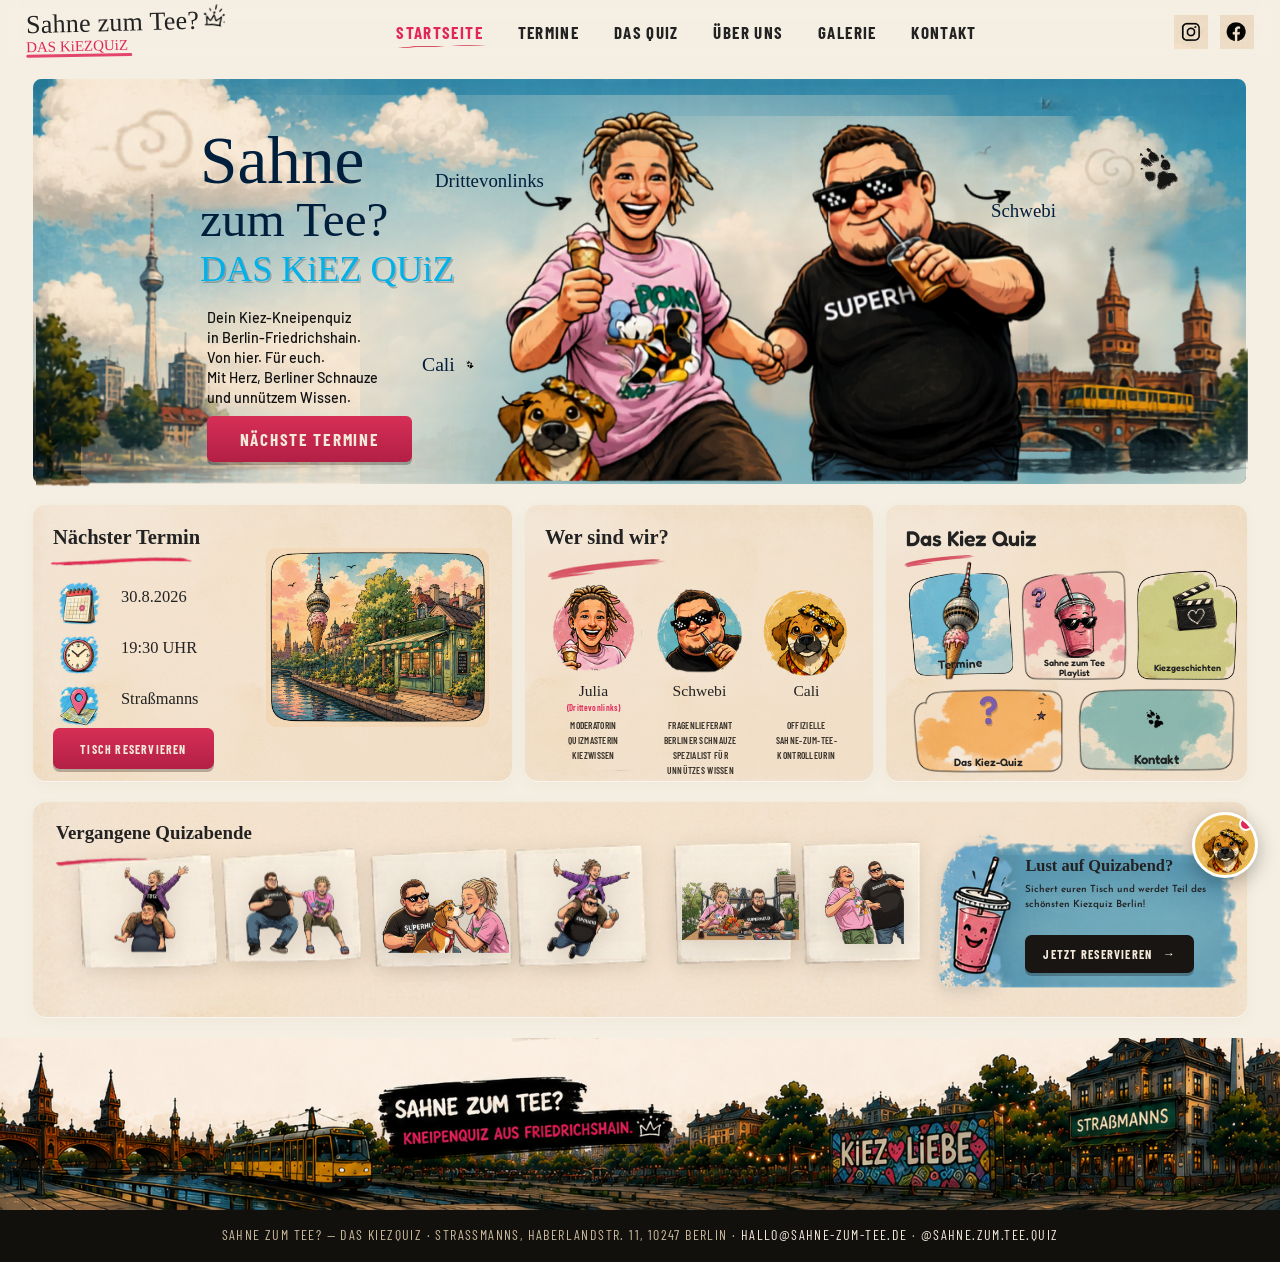
==== index.html @ b61dd580 "fix(runde4): nichts mehr abgeschnitten — native Karten, saubere Footer, Galerie-Lightbox, volle Head" ====
<!DOCTYPE html>
<html lang="de">
<head>
<meta charset="UTF-8">
<meta name="viewport" content="width=device-width, initial-scale=1.0">
<title>Sahne zum Tee? – Kneipenquiz in Berlin-Friedrichshain</title>
<meta name="description" content="Das Kiez-Kneipenquiz aus Friedrichshain – alle zwei Wochen samstags im Straßmanns. Mit Herz, Berliner Schnauze und unnützem Wissen. Jetzt Tisch sichern!">
<!-- SEO -->
<link rel="canonical" href="https://itisrob.github.io/sahne-zum-tee-website/">
<meta name="robots" content="index, follow, max-image-preview:large">
<meta name="author" content="Sahne zum Tee? – Das Kiez Quiz">
<meta name="theme-color" content="#E1275A">
<link rel="apple-touch-icon" href="assets/apple-touch-icon.png">
<!-- Open Graph -->
<meta property="og:type" content="website">
<meta property="og:site_name" content="Sahne zum Tee? – Das Kiez Quiz">
<meta property="og:locale" content="de_DE">
<meta property="og:url" content="https://itisrob.github.io/sahne-zum-tee-website/">
<meta property="og:title" content="Sahne zum Tee? – Das Kiez Quiz aus Friedrichshain">
<meta property="og:description" content="Dein Kneipenquiz in Berlin-Friedrichshain: alle zwei Wochen samstags im Straßmanns. Mit Herz, Berliner Schnauze und unnützem Wissen.">
<meta property="og:image" content="https://itisrob.github.io/sahne-zum-tee-website/assets/img/og/og-cover.jpg">
<meta property="og:image:secure_url" content="https://itisrob.github.io/sahne-zum-tee-website/assets/img/og/og-cover.jpg">
<meta property="og:image:type" content="image/jpeg">
<meta property="og:image:width" content="1200">
<meta property="og:image:height" content="630">
<meta property="og:image:alt" content="Sahne zum Tee? – Das Kiez Quiz aus Friedrichshain">
<!-- Twitter / Social-Suchergebnis -->
<meta name="twitter:card" content="summary_large_image">
<meta name="twitter:title" content="Sahne zum Tee? – Das Kiez Quiz aus Friedrichshain">
<meta name="twitter:description" content="Dein Kneipenquiz in Berlin-Friedrichshain: alle zwei Wochen samstags im Straßmanns. Mit Herz, Berliner Schnauze und unnützem Wissen.">
<meta name="twitter:image" content="https://itisrob.github.io/sahne-zum-tee-website/assets/img/og/og-cover.jpg">
<meta name="twitter:image:alt" content="Sahne zum Tee? – Das Kiez Quiz aus Friedrichshain">
<!-- Strukturierte Daten -->
<script type="application/ld+json">
{
  "@context": "https://schema.org",
  "@graph": [
    {
      "@type": "WebSite",
      "@id": "https://itisrob.github.io/sahne-zum-tee-website/#website",
      "url": "https://itisrob.github.io/sahne-zum-tee-website/",
      "name": "Sahne zum Tee? – Das Kiez Quiz",
      "inLanguage": "de-DE",
      "publisher": {
        "@id": "https://itisrob.github.io/sahne-zum-tee-website/#business"
      }
    },
    {
      "@type": "EntertainmentBusiness",
      "@id": "https://itisrob.github.io/sahne-zum-tee-website/#business",
      "name": "Sahne zum Tee? – Das Kiez Quiz",
      "alternateName": "Sahne zum Tee?",
      "url": "https://itisrob.github.io/sahne-zum-tee-website/",
      "image": "https://itisrob.github.io/sahne-zum-tee-website/assets/img/og/og-cover.jpg",
      "logo": "https://itisrob.github.io/sahne-zum-tee-website/assets/apple-touch-icon.png",
      "description": "Kneipenquiz aus Berlin-Friedrichshain – alle zwei Wochen samstags im Straßmanns.",
      "email": "hallo@sahne-zum-tee.de",
      "address": {
        "@type": "PostalAddress",
        "streetAddress": "Haberlandstraße 11",
        "addressLocality": "Berlin",
        "postalCode": "10247",
        "addressCountry": "DE"
      },
      "areaServed": "Berlin-Friedrichshain",
      "sameAs": [
        "https://www.instagram.com/sahne.zum.tee.quiz"
      ]
    },
    {
      "@type": "WebPage",
      "@id": "https://itisrob.github.io/sahne-zum-tee-website/#webpage",
      "url": "https://itisrob.github.io/sahne-zum-tee-website/",
      "name": "Sahne zum Tee? – Kneipenquiz in Berlin-Friedrichshain",
      "description": "Das Kiez-Kneipenquiz aus Friedrichshain – alle zwei Wochen samstags im Straßmanns. Mit Herz, Berliner Schnauze und unnützem Wissen. Jetzt Tisch sichern!",
      "isPartOf": {
        "@id": "https://itisrob.github.io/sahne-zum-tee-website/#website"
      },
      "about": {
        "@id": "https://itisrob.github.io/sahne-zum-tee-website/#business"
      },
      "primaryImageOfPage": "https://itisrob.github.io/sahne-zum-tee-website/assets/img/og/og-cover.jpg",
      "inLanguage": "de-DE"
    }
  ]
}
</script>
<!-- /SEO -->
<link rel="icon" type="image/png" href="assets/favicon.png">
<link rel="preconnect" href="https://fonts.googleapis.com">
<link rel="preconnect" href="https://fonts.gstatic.com" crossorigin>
<link href="https://fonts.googleapis.com/css2?family=Barlow:wght@400;500;700&family=Barlow+Condensed:wght@500;600;700&family=Josefin+Sans:ital,wght@0,300;0,400;0,600;0,700;1,400&family=Permanent+Marker&family=Caveat+Brush&family=Fredoka:wght@500;600&display=swap" rel="stylesheet">
<link rel="stylesheet" href="css/style.css">
<style>
/* ---------- Startseite: Stage-Layout (Design-Canvas 1536, mit Luft: Höhe 1190) ---------- */
.home-stage { height: calc(1190 * var(--su)); }
.el { position: absolute; left: calc(var(--x) * var(--su)); top: calc(var(--y) * var(--su)); }
.el > img { width: 100%; height: auto; }

/* Panels (Karten-Untergründe, mit Luft) */
.p1 { left: calc(28 * var(--su));   top: calc(540 * var(--su)); width: calc(584 * var(--su)); height: calc(336 * var(--su)); }
.p2 { left: calc(628 * var(--su));  top: calc(540 * var(--su)); width: calc(424 * var(--su)); height: calc(336 * var(--su)); }
.p3 { left: calc(1068 * var(--su)); top: calc(540 * var(--su)); width: calc(440 * var(--su)); height: calc(336 * var(--su)); }
.p4 { left: calc(28 * var(--su));   top: calc(902 * var(--su)); width: calc(1480 * var(--su)); height: calc(262 * var(--su)); }

/* Hero */
.hero-sky      { --x: 28;   --y: 21;  width: calc(1479 * var(--su)); border-radius: calc(10 * var(--su)); }
.sky-cloud-1 { left: 4%;  top: 4%;  width: 20%; --wx: calc(52 * var(--su)); --wy: calc(-5 * var(--su)); --wd: 44s; }
.sky-cloud-2 { left: 27%; top: 9%;  width: 18%; --wx: calc(-40 * var(--su)); --wy: calc(6 * var(--su)); --wd: 55s; animation-delay: -18s; }
.sky-cloud-3 { left: 82%; top: 10%; width: 15%; --wx: calc(-58 * var(--su)); --wy: calc(-4 * var(--su)); --wd: 48s; animation-delay: -30s; }
.hero-turm     { --x: 32;   --y: 143; width: calc(231 * var(--su)); }
.hero-bruecke  { --x: 1163; --y: 198; width: calc(346 * var(--su)); }
.hero-julia    { --x: 595;  --y: 59;  width: calc(346 * var(--su)); }
.hero-schwebi  { --x: 902;  --y: 59;  width: calc(366 * var(--su)); }
.hero-cali     { --x: 576;  --y: 374; width: calc(173 * var(--su)); }
.hero-pfote    { --x: 1339; --y: 44;  width: calc(122 * var(--su)); opacity: .9; }
.hero-wolke    { --x: 98;   --y: 22;  width: calc(126 * var(--su)); opacity: .8; }
.hero-cali-label { --x: 502; --y: 352; font-family: var(--ff-marker); color: var(--navy);
                   font-size: calc(24 * var(--su)); white-space: nowrap; display: inline-flex; align-items: center; gap: calc(7 * var(--su)); }
.hero-cali-label img { width: calc(23 * var(--su)); height: auto; }
.pfeil-cali { --x: 590; --y: 392; width: calc(54 * var(--su)); transform: rotate(42deg); }

/* Logo-Block: sauber linksbündig auf einer Achse, mehr Luft */
.hero-logo { --x: 232; --y: 80; transform: rotate(-4deg); transform-origin: left top; line-height: .98; }
.hero-logo .l1 { font-family: var(--ff-marker); font-size: calc(82 * var(--su)); color: var(--navy); }
.hero-logo .l2 { font-family: var(--ff-marker); font-size: calc(60 * var(--su)); color: var(--navy); margin-top: calc(2 * var(--su)); }
.hero-logo .l3 { font-family: var(--ff-marker); font-size: calc(44 * var(--su)); color: var(--blue);
                 text-shadow: calc(2*var(--su)) calc(2*var(--su)) 0 rgba(0,31,61,.25); margin-top: calc(10 * var(--su)); }
.hero-tagline { --x: 240; --y: 300; font-family: var(--ff-tag); font-weight: 500;
                font-size: calc(17.5 * var(--su)); line-height: calc(24.5 * var(--su)); color: #111; }
.hero-btn { --x: 240; --y: 432; width: calc(250 * var(--su)); height: calc(56 * var(--su));
            font-size: calc(21 * var(--su)); border-radius: calc(7 * var(--su)); white-space: nowrap; }

.hero-label { font-family: var(--ff-marker); color: var(--navy); white-space: nowrap; }
.lbl-julia   { --x: 518;  --y: 132; font-size: calc(23 * var(--su)); transform: rotate(-9deg); }
.lbl-schwebi { --x: 1196; --y: 168; font-size: calc(23 * var(--su)); transform: rotate(9deg); }
.pfeil-julia   { --x: 614;  --y: 137; width: calc(78 * var(--su)); }
.pfeil-schwebi { --x: 1150; --y: 128; width: calc(78 * var(--su)); transform: rotate(164deg); }

/* Karten-Inhalte */
.card-titel { font-family: var(--ff-marker); font-size: calc(25 * var(--su)); color: var(--ink); white-space: nowrap; }

.k1-titel   { --x: 52;  --y: 566; }
.k1-stroke  { --x: 46;  --y: 594; width: calc(190 * var(--su)); }
.k1-icon-1  { --x: 52;  --y: 622; width: calc(64 * var(--su)); }
.k1-icon-2  { --x: 55;  --y: 688; width: calc(58 * var(--su)); }
.k1-icon-3  { --x: 54;  --y: 750; width: calc(60 * var(--su)); }
.k1-t1 { --x: 136; --y: 640; }
.k1-t2 { --x: 136; --y: 702; }
.k1-t3 { --x: 136; --y: 764; }
.k1-fact { font-family: var(--ff-marker); font-size: calc(20 * var(--su)); }
.k1-btn { --x: 52; --y: 812; width: calc(196 * var(--su)); height: calc(50 * var(--su)); font-size: calc(14.5 * var(--su)); border-radius: calc(8 * var(--su)); }
.k1-cafe { --x: 312; --y: 592; width: calc(272 * var(--su)); border-radius: calc(12 * var(--su)); overflow: hidden;
           transition: transform .4s cubic-bezier(.34,1.56,.64,1); }
.k1-cafe:hover { transform: scale(1.03) rotate(-.6deg); }

.k2-titel { --x: 652; --y: 566; }
.k2-stroke { --x: 648; --y: 594; width: calc(150 * var(--su)); }
.avatar { border-radius: 50%; overflow: hidden; transition: transform .35s cubic-bezier(.34,1.56,.64,1); display: block; }
.avatar:hover { transform: scale(1.1) rotate(-4deg); }
.av-julia   { --x: 652; --y: 622; width: calc(118 * var(--su)); }
.av-schwebi { --x: 782; --y: 622; width: calc(118 * var(--su)); }
.av-cali    { --x: 912; --y: 622; width: calc(118 * var(--su)); }
.av-name { font-family: var(--ff-marker); font-size: calc(19 * var(--su)); text-align: center; }
.nm-julia   { --x: 652; --y: 756; width: calc(118 * var(--su)); }
.nm-schwebi { --x: 782; --y: 756; width: calc(118 * var(--su)); }
.nm-cali    { --x: 912; --y: 756; width: calc(118 * var(--su)); }
.nm-sub { display: block; font-family: var(--ff-cond); font-weight: 600; font-size: calc(10.5 * var(--su)); letter-spacing: .04em; color: var(--pink); margin-top: calc(3 * var(--su)); }
.av-rolle { font-family: var(--ff-cond); font-weight: 600; font-size: calc(11.5 * var(--su)); line-height: 1.6;
            letter-spacing: .03em; text-transform: uppercase; color: #3A342C; text-align: center; }
.rl-julia   { --x: 646; --y: 800; width: calc(130 * var(--su)); }
.rl-schwebi { --x: 776; --y: 800; width: calc(130 * var(--su)); }
.rl-cali    { --x: 906; --y: 800; width: calc(130 * var(--su)); }

.k3-titel { --x: 1092; --y: 564; font-family: var(--ff-round); font-weight: 600; font-size: calc(26 * var(--su)); transform: rotate(-3deg); }
.k3-stroke { --x: 1086; --y: 594; width: calc(90 * var(--su)); }
.tile { border-radius: calc(14 * var(--su)); transition: transform .35s cubic-bezier(.34,1.56,.64,1); }
a.tile:hover { transform: translateY(calc(-5 * var(--su))) rotate(-2deg) scale(1.05); z-index: 4; }
.tile img.tile-bg { width: 100%; }
.tile .tile-icon { position: absolute; }
.tile .tile-label { position: absolute; left: 0; right: 0; text-align: center; font-family: var(--ff-round);
                    font-weight: 600; color: var(--ink); line-height: 1.05; }
.t1 { --x: 1092; --y: 618; width: calc(130 * var(--su)); }
.t1 .tile-icon { left: 32%; top: -9%; width: 36%; }
.t1 .tile-label { bottom: 7%; font-size: calc(14.5 * var(--su)); transform: rotate(-3deg); }
.t2 { --x: 1232; --y: 618; width: calc(130 * var(--su)); }
.t2 .tile-icon { left: 30%; top: 5%; width: 42%; }
.t2 .tile-label { bottom: 5%; font-size: calc(11 * var(--su)); }
.t2 .tile-note { position: absolute; left: 9%; top: 16%; width: 15%; }
.t3 { --x: 1372; --y: 618; width: calc(126 * var(--su)); }
.t3 .tile-icon { left: 26%; top: 12%; width: 52%; }
.t3 .tile-label { bottom: 6%; font-size: calc(11 * var(--su)); }
.t4 { --x: 1100; --y: 760; width: calc(186 * var(--su)); }
.t4 .tile-q { position: absolute; left: 0; right: 0; top: 0; text-align: center; font-family: var(--ff-round);
              font-weight: 600; font-size: calc(48 * var(--su)); color: var(--lila);
              text-shadow: calc(2*var(--su)) calc(2*var(--su)) 0 rgba(0,0,0,.18); }
.t4 .tile-label { bottom: 8%; font-size: calc(13 * var(--su)); }
.t4 .tile-funkel { position: absolute; right: 11%; top: 7%; width: 12%; }
.t5 { --x: 1302; --y: 760; width: calc(192 * var(--su)); }
.t5 .tile-icon { left: 35%; top: 2%; width: 28%; }
.t5 .tile-label { bottom: 8%; font-size: calc(16 * var(--su)); }

/* Polaroid-Reihe (mit Luft nach unten verlegt) */
.p-titel  { --x: 56; --y: 926; font-size: calc(23 * var(--su)); }
.p-stroke { --x: 48; --y: 952; width: calc(135 * var(--su)); }
.pol-frame { filter: drop-shadow(0 4px 10px rgba(60,40,20,.15)); }
.pf-1 { --x: 60;  --y: 965; width: calc(193 * var(--su)); }
.pf-2 { --x: 236; --y: 958; width: calc(193 * var(--su)); }
.pf-3 { --x: 419; --y: 944; width: calc(193 * var(--su)); }
.pf-4 { --x: 606; --y: 944; width: calc(174 * var(--su)); }
.pf-5 { --x: 779; --y: 945; width: calc(173 * var(--su)); }
.pf-6 { --x: 935; --y: 945; width: calc(174 * var(--su)); }
.ph-1 { --x: 74;  --y: 973; width: calc(186 * var(--su)); }
.ph-2 { --x: 249; --y: 944; width: calc(219 * var(--su)); }
.ph-3 { --x: 453; --y: 982; width: calc(155 * var(--su)); transform: rotate(4.6deg); }
.ph-4 { --x: 609; --y: 968; width: calc(198 * var(--su)); }
.ph-5 { --x: 819; --y: 975; width: calc(142 * var(--su)); }
.ph-6 { --x: 994; --y: 947; width: calc(96 * var(--su)); transform: rotate(3.7deg); }

/* CTA-Box (mehr Innenluft) */
.cta-box { --x: 1160; --y: 946; width: calc(336 * var(--su)); }
.cta-box .cta-bg { width: 100%; }
.cta-box img.cta-cup { position: absolute; left: calc(-36 * var(--su)); bottom: calc(-8 * var(--su)); width: calc(112 * var(--su));
           transition: transform .35s cubic-bezier(.34,1.56,.64,1); filter: drop-shadow(0 4px 8px rgba(0,0,0,.15)); }
.cta-box:hover img.cta-cup { transform: rotate(-8deg) scale(1.08); }
.cta-inhalt { position: absolute; left: 23%; top: 13%; right: 8%; }
.cta-inhalt h3 { font-family: var(--ff-marker); font-size: calc(20 * var(--su)); line-height: 1.15; }
.cta-inhalt p  { font-family: var(--ff-body); font-weight: 600; font-size: calc(12 * var(--su)); line-height: 1.5; margin-top: calc(8 * var(--su)); }
.cta-btn { position: absolute; left: 23%; bottom: 10%; height: calc(46 * var(--su)); white-space: nowrap;
           padding: 0 calc(22 * var(--su)); font-size: calc(15 * var(--su)); border-radius: calc(8 * var(--su)); }

/* ============================================================
   MOBILE FIRST — komplette Startseite, nichts überlappt
   ============================================================ */
@media (max-width: 820px) {
  .home-stage, .home-stage ~ .panel { display: none; }
  .home-mobile { display: block !important; }
}
.home-mobile { display: none; padding-bottom: 8px; }
.home-mobile section { margin: 0 16px 22px; }
.home-mobile h2 {
  font-family: var(--ff-marker); font-size: 24px; margin-bottom: 4px;
  position: relative; width: max-content;
}
.home-mobile h2 .h2-stroke { display: block; width: 130px; margin-top: 2px; }

/* Kopf: Logo + Tagline + CTA (eigener Bereich, überlappt nichts) */
.m-kopf { text-align: center; padding: 30px 22px 4px; }
.m-kopf .l1 { display: block; font-family: var(--ff-marker); font-size: clamp(40px, 11.5vw, 56px); color: var(--navy); transform: rotate(-2deg); line-height: 1.04; }
.m-kopf .l3 { display: block; font-family: var(--ff-marker); font-size: clamp(23px, 6.6vw, 32px); color: var(--blue); margin-top: 8px; text-shadow: 1.5px 1.5px 0 rgba(0,31,61,.25); }
.m-tagline { text-align: center; font-family: var(--ff-tag); font-weight: 500; font-size: 16.5px; line-height: 1.6; padding: 16px 28px 20px; }
.m-cta { display: flex; justify-content: center; padding: 0 16px 26px; }
.m-cta .btn { font-size: 17px; padding: .9em 2em; }

/* Hero-Bild: kommt zuerst, Wolken ziehen kräftig, Wasser atmet spürbar */
.m-hero {
  position: relative; margin: 8px 16px 18px; height: 322px;
  border-radius: 16px; overflow: hidden;
  box-shadow: 0 10px 26px rgba(60, 40, 20, .18);
}
.m-hero .m-sky { position: absolute; inset: 0; width: 100%; height: 100%; object-fit: cover; object-position: 50% 74%;
                 animation: meer-atmen-mobil 8s ease-in-out infinite; transform-origin: 50% 84%; will-change: transform; }
.m-hero .sky-cloud { opacity: .95; will-change: transform; }
.m-hero .m-c1 { left: -5%; top: 3%;  width: 50%; --wx: 60px;  --wy: -8px; --wd: 19s; }
.m-hero .m-c2 { left: 58%; top: 6%;  width: 46%; --wx: -66px; --wy: 8px;  --wd: 24s; animation-delay: -9s; }
.m-hero .m-c3 { left: 26%; top: -4%; width: 40%; --wx: 46px;  --wy: 6px;  --wd: 30s; animation-delay: -15s; opacity: .8; }
.m-hero .m-doodle { position: absolute; left: 66%; top: 34%; width: 22%; opacity: .4;
                    animation: wolken-zug 15s ease-in-out infinite; --wx: -34px; --wy: 6px; }
.m-hero .m-julia   { position: absolute; bottom: -2px; left: 2%;  width: 51%;
                     animation: sway 8s ease-in-out infinite; transform-origin: 50% 100%; }
.m-hero .m-schwebi { position: absolute; bottom: -2px; right: 0;  width: 54%;
                     animation: sway 8s ease-in-out infinite; animation-delay: -4s; transform-origin: 50% 100%; }
.m-hero .m-cali    { position: absolute; bottom: 0; left: 35%; width: 31%; animation: bob 5s ease-in-out infinite; }
/* Hero-Namen + Pfeile (mobil) — nah an den Köpfen */
.m-hero .m-lbl { position: absolute; z-index: 5; font-family: var(--ff-marker); color: var(--navy);
                 font-size: 15px; white-space: nowrap; text-shadow: 0 1px 4px rgba(255,255,255,.85); }
.m-hero .ml-julia   { top: 11%; left: 2%;  transform: rotate(-7deg); }
.m-hero .ml-schwebi { top: 9%;  right: 3%; transform: rotate(7deg); }
.m-hero .m-arrow { position: absolute; z-index: 5; width: 40px; opacity: .92; }
.m-hero .ma-julia   { top: 20%; left: 21%; transform: rotate(52deg); }
.m-hero .ma-schwebi { top: 18%; right: 20%; transform: rotate(128deg); }
.m-hero .m-cali-lbl { position: absolute; z-index: 5; top: 55%; left: 50%; transform: translateX(-50%);
                 font-family: var(--ff-marker); color: var(--navy); font-size: 16px; white-space: nowrap;
                 display: inline-flex; align-items: center; gap: 6px; text-shadow: 0 1px 5px rgba(255,255,255,.95); }
.m-hero .m-cali-lbl img { width: 20px; height: auto; }
@keyframes meer-atmen-mobil {
  0%, 100% { transform: scale(1.02); }
  50%      { transform: scale(1.075); }
}
.m-kopf { padding-top: 6px; }

/* Karten */
.m-card { background: url('assets/img/paper/beige-800.png') center / cover; border-radius: 16px; padding: 24px 20px 26px; }
.m-fact { display: flex; align-items: center; gap: 16px; font-family: var(--ff-marker); font-size: 20px; margin: 18px 0; }
.m-fact img { width: 48px; flex-shrink: 0; }
.m-card .btn { margin-top: 6px; }
.m-cafe img { border-radius: 12px; margin-top: 18px; width: 100%; }

/* Team: zentriert, groß & gut lesbar, ALLE Infos sichtbar */
.m-person { text-align: center; margin-top: 24px; padding-top: 22px; border-top: 1px solid #E7D8BF; }
.m-person:first-of-type { border-top: none; padding-top: 6px; }
.m-person img { width: 128px; height: 128px; object-fit: cover; border-radius: 50%; display: block;
                margin: 0 auto 12px; box-shadow: 0 5px 14px rgba(60,40,20,.16); }
.m-person .mp-name { font-family: var(--ff-marker); font-size: 26px; color: var(--ink); }
.m-person .mp-sub { font-family: var(--ff-cond); font-weight: 600; font-size: 13px; color: var(--pink);
                    letter-spacing: .05em; margin-top: 3px; }
.m-person ul { list-style: none; margin-top: 12px; display: inline-block; text-align: left; }
.m-person li { font-family: var(--ff-cond); font-weight: 600; font-size: 15.5px; letter-spacing: .02em;
               text-transform: uppercase; color: #3A342C; line-height: 1.65; }
.m-person li::before { content: '•'; color: var(--pink); margin-right: 7px; }

/* Kiez-Quiz-Tiles: Quiz als Banner oben, darunter 2×2 — größer & lesbar, Icons mittig */
.m-tiles { display: grid; grid-template-columns: 1fr 1fr; gap: 14px; margin-top: 18px; }
.m-tile { position: relative; border-radius: 14px; transition: transform .3s cubic-bezier(.34,1.56,.64,1); }
.m-tile:active { transform: scale(.96); }
.m-tile .tile-bg { position: absolute; inset: 0; width: 100%; height: 100%; object-fit: contain; }
.m-tile.sq { aspect-ratio: 1 / 0.92; }
.m-tile.sq .tile-icon { position: absolute; left: 50%; top: 41%; transform: translate(-50%,-50%); height: 46%; width: auto; max-width: 60%; object-fit: contain; }
.m-tile.sq .tile-label { position: absolute; left: 6px; right: 6px; bottom: 11%; text-align: center;
                         font-family: var(--ff-round); font-weight: 600; font-size: 13.5px; line-height: 1.05; color: var(--ink); }
.m-tile.wide { grid-column: 1 / -1; aspect-ratio: 3 / 1; }
.m-tile.wide .tile-icon { position: absolute; left: 25%; top: 50%; transform: translate(-50%,-50%); height: 72%; width: auto; }
.m-tile.wide .tile-q { position: absolute; left: 25%; top: 50%; transform: translate(-50%,-50%); font-family: var(--ff-round);
                       font-weight: 600; font-size: 52px; color: var(--lila); text-shadow: 2px 2px 0 rgba(0,0,0,.15); }
.m-tile.wide .tile-label { position: absolute; left: 42%; right: 7%; top: 50%; transform: translateY(-50%); text-align: left;
                           font-family: var(--ff-round); font-weight: 600; font-size: 20px; color: var(--ink); line-height: 1.1; }

/* Vergangene Quizabende: Fotos füllen die Kästchen komplett, zentriert */
.m-pols { display: grid; grid-template-columns: 1fr 1fr; gap: 12px; margin-top: 18px; }
.m-pols .polaroid { aspect-ratio: 1 / 1; border-radius: 12px; overflow: hidden; background: none; padding: 0;
                    box-shadow: 0 5px 14px rgba(60,40,20,.16); }
.m-pols .polaroid img { width: 100%; height: 100%; object-fit: cover; object-position: center; display: block; }

/* CTA-Box mobil: gleichmäßiger Abstand, Cloud als gefüllter Hintergrund */
.m-quizabend { position: relative; margin: 0 16px 26px; border-radius: 18px; overflow: hidden;
               background: url('assets/img/tiles/wolke-blau-breit.png') center / cover;
               padding: 24px 22px 26px 104px; }
.m-quizabend .cta-bg { display: none; }
.m-quizabend .m-cup { position: absolute; left: 6px; bottom: -2px; width: 90px; filter: drop-shadow(0 4px 8px rgba(0,0,0,.18)); }
.m-quizabend .m-inhalt { position: static; }
.m-quizabend .m-inhalt h3 { font-family: var(--ff-marker); font-size: 22px; line-height: 1.12; color: var(--ink); }
.m-quizabend .m-inhalt p { font-family: var(--ff-body); font-weight: 600; font-size: 13.5px; line-height: 1.5; margin: 8px 0 0; color: #241d15; }
.m-quizabend .btn { position: static; display: inline-flex; margin-top: 16px; font-size: 15px; }
</style>
</head>
<body>

<!-- ======================= NAVIGATION ======================= -->
<header class="nav">
  <div class="nav-inner">
    <a class="brand" href="index.html" aria-label="Sahne zum Tee? Das Kiezquiz — Startseite">
      <span class="brand-main">Sahne zum Tee?</span>
      <span class="brand-sub">DAS KiEZQUiZ</span>
      <img class="brand-krone" src="assets/img/deco/krone-schwarz.png" alt="">
    </a>
    <ul class="nav-links">
      <li><a href="index.html" class="active">Startseite</a></li>
      <li><a href="termine.html">Termine</a></li>
      <li><a href="das-quiz.html">Das Quiz</a></li>
      <li><a href="ueber-uns.html">Über uns</a></li>
      <li><a href="galerie.html">Galerie</a></li>
      <li><a href="kontakt.html">Kontakt</a></li>
    </ul>
    <button class="nav-burger" aria-label="Menü">Menü</button>
    <div class="nav-social">
      <a href="https://www.instagram.com/sahne.zum.tee.quiz" target="_blank" rel="noopener" aria-label="Instagram">
        <img src="assets/img/icons/nav-instagram.png" alt="">
      </a>
      <a href="https://www.facebook.com" target="_blank" rel="noopener" aria-label="Facebook">
        <img src="assets/img/icons/nav-facebook.png" alt="">
      </a>
    </div>
  </div>
</header>

<main>
  <h1 class="sr-only">Sahne zum Tee? – Das Kiez Quiz: Kneipenquiz in Berlin-Friedrichshain</h1>
  <!-- ======================= DESKTOP-STAGE ======================= -->
  <div class="stage home-stage" aria-label="Sahne zum Tee — Das Kiez Quiz, Startseite">

    <!-- Panels -->
    <div class="panel p1" aria-hidden="true"></div>
    <div class="panel p2" aria-hidden="true"></div>
    <div class="panel p3" aria-hidden="true"></div>
    <div class="panel p4" aria-hidden="true"></div>

    <!-- HERO -->
    <div class="el hero-sky sky-live" data-depth="0.04">
      <img src="assets/img/hero/himmel-panorama.png" alt="Berliner Himmel über der Spree" fetchpriority="high">
      <img class="sky-cloud sky-cloud-1" src="assets/img/hero/wolke-1.png" alt="">
      <img class="sky-cloud sky-cloud-2" src="assets/img/hero/wolke-2.png" alt="">
      <img class="sky-cloud sky-cloud-3" src="assets/img/hero/wolke-3.png" alt="">
    </div>
    <div class="el hero-wolke cloud-a" data-depth="0.22"><img src="assets/img/deco/wolke-doodle.png" alt=""></div>
    <div class="el hero-pfote" data-depth="0.16"><img src="assets/img/deco/pfote-gross.png" alt=""></div>
    <div class="el hero-turm rv-left" data-depth="0.09"><img src="assets/img/hero/fernsehturm.png" alt="Berliner Fernsehturm"></div>
    <div class="el hero-bruecke rv-right" data-depth="0.09"><img src="assets/img/hero/oberbaumbruecke.png" alt="Oberbaumbrücke mit gelber Tram"></div>
    <div class="el hero-julia rv" data-depth="0.13" style="--d:.15s"><img class="sway" src="assets/img/hero/julia.png" alt="Julia mit Eiswaffel"></div>
    <div class="el hero-schwebi rv" data-depth="0.13" style="--d:.25s"><img class="sway" style="animation-delay:-4.5s" src="assets/img/hero/schwebi.png" alt="Schwebi mit Bubble Tea"></div>
    <div class="el hero-cali rv-pop" data-depth="0.17" style="--d:.4s"><img class="bob" src="assets/img/hero/cali.png" alt="Hündin Cali"></div>

    <div class="el hero-logo rv" data-depth="0.07">
      <div class="l1">Sahne</div>
      <div class="l2">zum Tee?</div>
      <div class="l3">DAS KiEZ QUiZ</div>
    </div>
    <div class="el hero-tagline rv" data-depth="0.07" style="--d:.15s">
      Dein Kiez-Kneipenquiz<br>
      in Berlin-Friedrichshain.<br>
      Von hier. Für euch.<br>
      Mit Herz, Berliner Schnauze<br>
      und unnützem Wissen.
    </div>
    <a class="el btn btn-rot hero-btn rv" data-depth="0.07" style="--d:.3s" href="termine.html">Nächste Termine</a>

    <div class="el hero-label lbl-julia rv" data-depth="0.2" style="--d:.5s">Drittevonlinks</div>
    <div class="el pfeil-julia rv" data-depth="0.2" style="--d:.55s"><img src="assets/img/deco/pfeil.png" alt=""></div>
    <div class="el hero-label lbl-schwebi rv" data-depth="0.2" style="--d:.6s">Schwebi</div>
    <div class="el pfeil-schwebi rv" data-depth="0.2" style="--d:.65s"><img src="assets/img/deco/pfeil.png" alt=""></div>
    <div class="el hero-cali-label rv-pop" data-depth="0.2" style="--d:.7s">Cali<img src="assets/img/deco/pfote-gross.png" alt=""></div>
    <div class="el pfeil-cali rv" data-depth="0.2" style="--d:.72s"><img src="assets/img/deco/pfeil.png" alt=""></div>

    <!-- KARTE 1: Nächster Termin -->
    <h2 class="el card-titel k1-titel rv">Nächster Termin</h2>
    <div class="el k1-stroke rv"><img src="assets/img/strokes/rot-193.png" alt=""></div>
    <div class="el k1-icon-1 rv-pop" style="--d:.1s"><img src="assets/img/icons/kalender.png" alt=""></div>
    <div class="el k1-icon-2 rv-pop" style="--d:.2s"><img src="assets/img/icons/uhr.png" alt=""></div>
    <div class="el k1-icon-3 rv-pop" style="--d:.3s"><img src="assets/img/icons/pin.png" alt=""></div>
    <div class="el k1-fact k1-t1 rv" style="--d:.15s">30.8.2026</div>
    <div class="el k1-fact k1-t2 rv" style="--d:.25s">19:30 UHR</div>
    <div class="el k1-fact k1-t3 rv" style="--d:.35s">Straßmanns</div>
    <a class="el btn btn-rot k1-btn rv" style="--d:.45s" href="termine.html">Tisch reservieren</a>
    <a class="el k1-cafe rv" style="--d:.3s" href="termine.html" aria-label="Zu den Terminen">
      <img src="assets/img/illu/cafe.png" alt="Café am Kanal mit Fernsehturm-Eistüte">
    </a>

    <!-- KARTE 2: Wer sind wir? -->
    <h2 class="el card-titel k2-titel rv" id="team">Wer sind wir?</h2>
    <div class="el k2-stroke rv"><img src="assets/img/strokes/rot-150.png" alt=""></div>
    <a class="el avatar av-julia rv-pop" style="--d:.1s" href="ueber-uns.html" aria-label="Mehr über Julia"><img src="assets/img/team/avatar-julia.png" alt="Julia"></a>
    <a class="el avatar av-schwebi rv-pop" style="--d:.22s" href="ueber-uns.html" aria-label="Mehr über Schwebi"><img src="assets/img/team/avatar-schwebi.png" alt="Schwebi"></a>
    <a class="el avatar av-cali rv-pop" style="--d:.34s" href="ueber-uns.html" aria-label="Mehr über Cali"><img src="assets/img/team/avatar-cali.png" alt="Cali"></a>
    <div class="el av-name nm-julia rv" style="--d:.2s">Julia<span class="nm-sub">(Drittevonlinks)</span></div>
    <div class="el av-name nm-schwebi rv" style="--d:.32s">Schwebi</div>
    <div class="el av-name nm-cali rv" style="--d:.44s">Cali</div>
    <div class="el av-rolle rl-julia rv" style="--d:.3s">Moderatorin<br>Quizmasterin<br>Kiezwissen</div>
    <div class="el av-rolle rl-schwebi rv" style="--d:.42s">Fragenlieferant<br>Berliner Schnauze<br>Spezialist für<br>unnützes Wissen</div>
    <div class="el av-rolle rl-cali rv" style="--d:.54s">Offizielle<br>Sahne-zum-Tee-<br>Kontrolleurin</div>

    <!-- KARTE 3: Das Kiez Quiz — Tiles -->
    <h2 class="el k3-titel rv">Das Kiez Quiz</h2>
    <div class="el k3-stroke rv"><img src="assets/img/strokes/rot-150.png" alt=""></div>
    <a class="el tile t1 rv-pop" style="--d:.1s" href="termine.html">
      <img class="tile-bg" src="assets/img/tiles/wolke-pink.png" alt="">
      <img class="tile-icon" src="assets/img/illu/turm-eis.png" alt="">
      <span class="tile-label">Termine</span>
    </a>
    <a class="el tile t2 rv-pop" style="--d:.2s" href="https://open.spotify.com" target="_blank" rel="noopener">
      <img class="tile-bg" src="assets/img/tiles/wolke-rosa-gross.png" alt="">
      <img class="tile-icon" src="assets/img/illu/drink-becher.png" alt="">
      <img class="tile-note" src="assets/img/deco/note-1.png" alt="">
      <span class="tile-label">Sahne zum Tee<br>Playlist</span>
    </a>
    <a class="el tile t3 rv-pop" style="--d:.3s" href="galerie.html">
      <img class="tile-bg" src="assets/img/tiles/wolke-gruen.png" alt="">
      <img class="tile-icon" src="assets/img/illu/klappe.png" alt="">
      <span class="tile-label">Kiezgeschichten</span>
    </a>
    <a class="el tile t4 rv-pop" style="--d:.4s" href="das-quiz.html">
      <img class="tile-bg" src="assets/img/tiles/wolke-orange.png" alt="">
      <span class="tile-q">?</span>
      <img class="tile-funkel" src="assets/img/deco/funkel-stern.png" alt="">
      <span class="tile-label">Das Kiez-Quiz</span>
    </a>
    <a class="el tile t5 rv-pop" style="--d:.5s" href="kontakt.html">
      <img class="tile-bg" src="assets/img/tiles/wolke-blau.png" alt="">
      <img class="tile-icon" src="assets/img/deco/pfote-gross.png" alt="">
      <span class="tile-label">Kontakt</span>
    </a>

    <!-- POLAROID-REIHE -->
    <h2 class="el card-titel p-titel rv">Vergangene Quizabende</h2>
    <div class="el p-stroke rv"><img src="assets/img/strokes/rot-135.png" alt=""></div>
    <div class="el pol-frame pf-1 rv" style="--d:.05s"><img src="assets/img/deco/polaroid-frame-1.png" alt=""></div>
    <div class="el pol-frame pf-2 rv" style="--d:.1s"><img src="assets/img/deco/polaroid-frame-1.png" alt=""></div>
    <div class="el pol-frame pf-3 rv" style="--d:.15s"><img src="assets/img/deco/polaroid-frame-2.png" alt=""></div>
    <div class="el pol-frame pf-4 rv" style="--d:.2s"><img src="assets/img/deco/polaroid-frame-quer.png" alt=""></div>
    <div class="el pol-frame pf-5 rv" style="--d:.25s"><img src="assets/img/deco/polaroid-frame-3.png" alt=""></div>
    <div class="el pol-frame pf-6 rv" style="--d:.3s"><img src="assets/img/deco/polaroid-frame-3.png" alt=""></div>
    <div class="el polaroid ph-1 rv" style="--d:.1s; --wr:-2.5deg"><img src="assets/img/fotos/quizabend-1.png" alt="Quizabend-Moment"></div>
    <div class="el polaroid ph-2 rv" style="--d:.15s; --wr:2deg"><img src="assets/img/fotos/quizabend-2.png" alt="Schwebi und Julia"></div>
    <div class="el polaroid ph-3 rv" style="--d:.2s; --wr:6deg"><img src="assets/img/fotos/quizabend-3.png" alt="Mit Cali"></div>
    <div class="el polaroid ph-4 rv" style="--d:.25s; --wr:-2deg"><img src="assets/img/fotos/quizabend-4.png" alt="Huckepack-Jubel"></div>
    <div class="el polaroid ph-5 rv" style="--d:.3s; --wr:2.5deg"><img src="assets/img/fotos/quizabend-5.png" alt="Pause auf der Bank"></div>
    <div class="el polaroid ph-6 rv" style="--d:.35s; --wr:5deg"><img src="assets/img/fotos/quizabend-6.png" alt="Gelacht wird immer"></div>

    <!-- CTA-BOX -->
    <div class="el cta-box rv-pop" style="--d:.2s">
      <img class="cta-bg" src="assets/img/tiles/wolke-blau-breit.png" alt="">
      <img class="cta-cup" src="assets/img/illu/becher-cta.png" alt="">
      <div class="cta-inhalt">
        <h3>Lust auf Quizabend?</h3>
        <p>Sichert euren Tisch und werdet Teil des schönsten Kiezquiz Berlin!</p>
      </div>
      <a class="btn btn-schwarz cta-btn" href="termine.html">Jetzt reservieren <span class="btn-pfeil">→</span></a>
    </div>
  </div>

  <!-- ======================= MOBILE (alle Inhalte, nichts überlappt) ======================= -->
  <div class="home-mobile">

    <div class="m-hero rv">
      <img class="m-sky" src="assets/img/hero/himmel-panorama.png" alt="Berliner Himmel über der Spree">
      <img class="sky-cloud m-c1" src="assets/img/hero/wolke-hd-1.png" alt="">
      <img class="sky-cloud m-c2" src="assets/img/hero/wolke-hd-3.png" alt="">
      <img class="sky-cloud m-c3" src="assets/img/hero/wolke-hd-2.png" alt="">
      <img class="m-doodle" src="assets/img/deco/wolke-doodle.png" alt="">
      <img class="m-julia" src="assets/img/hero/julia.png" alt="Julia mit Eiswaffel">
      <img class="m-schwebi" src="assets/img/hero/schwebi.png" alt="Schwebi mit Bubble Tea">
      <img class="m-cali" src="assets/img/hero/cali.png" alt="Hündin Cali">
      <span class="m-lbl ml-julia">Drittevonlinks</span>
      <img class="m-arrow ma-julia" src="assets/img/deco/pfeil.png" alt="">
      <span class="m-lbl ml-schwebi">Schwebi</span>
      <img class="m-arrow ma-schwebi" src="assets/img/deco/pfeil.png" alt="">
      <span class="m-cali-lbl">Cali<img src="assets/img/deco/pfote-gross.png" alt=""></span>
    </div>

    <div class="m-kopf rv">
      <span class="l1">Sahne zum Tee?</span>
      <span class="l3">DAS KiEZ QUiZ</span>
    </div>
    <p class="m-tagline rv">Dein Kiez-Kneipenquiz in Berlin-Friedrichshain.<br>
      Von hier. Für euch.<br>Mit Herz, Berliner Schnauze und unnützem Wissen.</p>
    <div class="m-cta rv"><a class="btn btn-rot" href="termine.html">Nächste Termine</a></div>

    <section class="m-card rv">
      <h2>Nächster Termin<img class="h2-stroke" src="assets/img/strokes/rot-193.png" alt=""></h2>
      <div class="m-fact"><img src="assets/img/icons/kalender.png" alt="">30.8.2026</div>
      <div class="m-fact"><img src="assets/img/icons/uhr.png" alt="">19:30 Uhr</div>
      <div class="m-fact"><img src="assets/img/icons/pin.png" alt="">Straßmanns</div>
      <a class="btn btn-rot" href="termine.html">Tisch reservieren</a>
      <div class="m-cafe"><img src="assets/img/illu/cafe.png" alt="Café am Kanal mit Fernsehturm-Eistüte"></div>
    </section>

    <section class="m-card rv" id="team-mobil">
      <h2>Wer sind wir?<img class="h2-stroke" src="assets/img/strokes/rot-150.png" alt=""></h2>
      <div class="m-person">
        <img src="assets/img/team/avatar-julia.png" alt="Julia">
        <div>
          <div class="mp-name">Julia</div>
          <div class="mp-sub">(Drittevonlinks)</div>
          <ul><li>Moderatorin</li><li>Quizmasterin</li><li>Kiezwissen</li></ul>
        </div>
      </div>
      <div class="m-person">
        <img src="assets/img/team/avatar-schwebi.png" alt="Schwebi">
        <div>
          <div class="mp-name">Schwebi</div>
          <ul><li>Fragenlieferant</li><li>Berliner Schnauze</li><li>Spezialist für unnützes Wissen</li></ul>
        </div>
      </div>
      <div class="m-person">
        <img src="assets/img/team/avatar-cali.png" alt="Cali">
        <div>
          <div class="mp-name">Cali</div>
          <ul><li>Offizielle Sahne-zum-Tee-Kontrolleurin</li></ul>
        </div>
      </div>
    </section>

    <section class="m-card rv">
      <h2>Das Kiez Quiz<img class="h2-stroke" src="assets/img/strokes/rot-150.png" alt=""></h2>
      <div class="m-tiles">
        <a class="m-tile wide" href="das-quiz.html">
          <img class="tile-bg" src="assets/img/tiles/wolke-orange.png" alt="">
          <span class="tile-q">?</span>
          <span class="tile-label">Das Kiez-Quiz</span>
        </a>
        <a class="m-tile sq" href="termine.html">
          <img class="tile-bg" src="assets/img/tiles/wolke-pink.png" alt="">
          <img class="tile-icon" src="assets/img/illu/turm-eis.png" alt="">
          <span class="tile-label">Termine</span>
        </a>
        <a class="m-tile sq" href="https://open.spotify.com" target="_blank" rel="noopener">
          <img class="tile-bg" src="assets/img/tiles/wolke-rosa-gross.png" alt="">
          <img class="tile-icon" src="assets/img/illu/drink-becher.png" alt="">
          <span class="tile-label">Playlist</span>
        </a>
        <a class="m-tile sq" href="galerie.html">
          <img class="tile-bg" src="assets/img/tiles/wolke-gruen.png" alt="">
          <img class="tile-icon" src="assets/img/illu/klappe.png" alt="">
          <span class="tile-label">Kiezgeschichten</span>
        </a>
        <a class="m-tile sq" href="kontakt.html">
          <img class="tile-bg" src="assets/img/tiles/wolke-blau.png" alt="">
          <img class="tile-icon" src="assets/img/deco/pfote-gross.png" alt="">
          <span class="tile-label">Kontakt</span>
        </a>
      </div>
    </section>

    <section class="m-card rv">
      <h2>Vergangene Quizabende<img class="h2-stroke" src="assets/img/strokes/rot-135.png" alt=""></h2>
      <div class="m-pols">
        <div class="polaroid"><img src="assets/img/fotos/quizabend-1.png" alt="Quizabend-Moment"></div>
        <div class="polaroid"><img src="assets/img/fotos/quizabend-2.png" alt="Schwebi und Julia"></div>
        <div class="polaroid"><img src="assets/img/fotos/quizabend-3.png" alt="Mit Cali"></div>
        <div class="polaroid"><img src="assets/img/fotos/quizabend-4.png" alt="Huckepack-Jubel"></div>
        <div class="polaroid"><img src="assets/img/fotos/quizabend-5.png" alt="Pause auf der Bank"></div>
        <div class="polaroid"><img src="assets/img/fotos/quizabend-6.png" alt="Gelacht wird immer"></div>
      </div>
    </section>

    <div class="m-quizabend rv">
      <img class="cta-bg" src="assets/img/tiles/wolke-blau-breit.png" alt="">
      <img class="m-cup" src="assets/img/illu/becher-cta.png" alt="">
      <div class="m-inhalt">
        <h3>Lust auf Quizabend?</h3>
        <p>Sichert euren Tisch und werdet Teil des schönsten Kiezquiz Berlin!</p>
      </div>
      <a class="btn btn-schwarz" href="termine.html">Jetzt reservieren →</a>
    </div>
  </div>
</main>

<!-- ======================= FOOTER ======================= -->
<footer class="site-footer">
  <img src="assets/img/kontakt/footer-band.png" alt="Abendliche Friedrichshain-Skyline: Sahne zum Tee? Kneipenquiz aus Friedrichshain.">
  <div class="footer-meta">
    Sahne zum Tee? — Das Kiezquiz · Straßmanns, Haberlandstr. 11, 10247 Berlin ·
    <a href="mailto:hallo@sahne-zum-tee.de">hallo@sahne-zum-tee.de</a> ·
    <a href="https://www.instagram.com/sahne.zum.tee.quiz" target="_blank" rel="noopener">@sahne.zum.tee.quiz</a>
  </div>
</footer>

<!-- ======================= CHAT-STUB (Cali) ======================= -->
<button class="kiez-chat-btn" aria-label="Chat mit Cali öffnen" aria-expanded="false">
  <img src="assets/img/team/avatar-cali.png" alt="">
  <span class="chat-badge"></span>
</button>
<div class="kiez-chat-panel" role="dialog" aria-label="Cali-Chat">
  <h3>Wuff! Ich bin Cali 🐾</h3>
  <p>Bald beantworte ich hier eure Fragen rund ums Kiezquiz — Termine, Regeln, Reservierung. Bis dahin:</p>
  <a class="btn btn-rot" href="termine.html">Tisch reservieren</a>
</div>

<script src="js/main.js"></script>
</body>
</html>
---- css/style.css ----
/* ============================================================
   SAHNE ZUM TEE? — DAS KIEZ QUIZ · Basis-Stylesheet
   Design-Canvas: 1536px · 1 Design-Pixel = var(--su)
   ============================================================ */

@font-face {
  font-family: 'Lovelo';
  src: url('../assets/fonts/Lovelo-Black.woff') format('woff');
  font-weight: 900;
  font-style: normal;
  font-display: swap;
}

:root {
  --su: min(1px, calc(100vw / 1560));
  --bg: #F5EFE3;
  --panel: #F0E3D0;
  --panel-hell: #F7F1E6;
  --ink: #222222;
  --navy: #001F3D;
  --pink: #E1275A;
  --blue: #00B2E9;
  --cream: #F4E9D9;
  --gruen: #7BA05B;
  --lila: #7B5EA7;
  --ff-display: 'Lovelo', 'Archivo Black', sans-serif;
  --ff-marker: 'Permanent Marker', cursive;
  --ff-brush: 'Caveat Brush', cursive;
  --ff-round: 'Fredoka', sans-serif;
  --ff-cond: 'Barlow Condensed', sans-serif;
  --ff-body: 'Josefin Sans', sans-serif;
  --ff-tag: 'Barlow', sans-serif;
  --shadow-pol: 0 6px 18px rgba(60, 40, 20, .18);
}

* { margin: 0; padding: 0; box-sizing: border-box; }

html { scroll-behavior: smooth; }

body {
  background: var(--bg);
  color: var(--ink);
  font-family: var(--ff-body);
  overflow-x: hidden;
}

img { display: block; max-width: 100%; }
a { color: inherit; text-decoration: none; }
button { font: inherit; background: none; border: none; cursor: pointer; }

/* ---------- Stage: proportionale Design-Fläche ---------- */
.stage {
  position: relative;
  width: calc(1536 * var(--su));
  margin: 0 auto;
}
.abs { position: absolute; }

/* ============================================================
   NAVIGATION
   ============================================================ */
.nav {
  position: sticky;
  top: 0;
  z-index: 100;
  background: color-mix(in srgb, var(--bg) 88%, transparent);
  backdrop-filter: blur(8px);
  -webkit-backdrop-filter: blur(8px);
  transition: box-shadow .3s ease;
}
.nav.scrolled { box-shadow: 0 4px 24px rgba(60, 40, 20, .10); }

.nav-inner {
  width: min(1440px, 96vw);
  margin: 0 auto;
  display: flex;
  align-items: center;
  gap: 24px;
  padding: 10px 0 8px;
}

.brand { display: flex; flex-direction: column; line-height: 1; position: relative; flex-shrink: 0; }
.brand-main {
  font-family: var(--ff-marker);
  font-size: 26px;
  color: var(--ink);
  letter-spacing: .01em;
  transform: rotate(-1.5deg);
}
.brand-sub {
  font-family: var(--ff-marker);
  font-size: 15px;
  color: var(--pink);
  margin-top: 3px;
  transform: rotate(-1.5deg);
  position: relative;
  width: max-content;
}
.brand-sub::after {
  content: '';
  position: absolute;
  left: 0; right: -4px; bottom: -3px;
  height: 3px;
  background: var(--pink);
  border-radius: 2px;
  opacity: .85;
  transform: rotate(.5deg);
}
.brand-krone {
  position: absolute;
  right: -30px; top: -6px;
  width: 26px;
  transform: rotate(8deg);
  transition: transform .35s cubic-bezier(.34, 1.56, .64, 1);
}
.brand:hover .brand-krone { transform: rotate(-6deg) translateY(-3px) scale(1.12); }

.nav-links {
  display: flex;
  gap: clamp(12px, 2.4vw, 38px);
  margin: 0 auto;
  list-style: none;
}
.nav-links a {
  font-family: var(--ff-cond);
  font-weight: 700;
  font-size: 17px;
  letter-spacing: .08em;
  text-transform: uppercase;
  color: var(--ink);
  position: relative;
  padding: 6px 2px;
  display: inline-block;
  transition: transform .25s cubic-bezier(.34, 1.56, .64, 1), color .2s;
}
.nav-links a::after {
  content: '';
  position: absolute;
  left: 0; bottom: 0;
  width: 100%; height: 4px;
  background: url('../assets/img/strokes/rot-150.png') no-repeat center / 100% 100%;
  transform: scaleX(0);
  transform-origin: left center;
  transition: transform .3s cubic-bezier(.4, 0, .2, 1);
}
.nav-links a:hover { transform: translateY(-2px) rotate(-1deg); color: var(--pink); }
.nav-links a:hover::after,
.nav-links a.active::after { transform: scaleX(1); }
.nav-links a.active { color: var(--pink); }

.nav-social { display: flex; gap: 12px; align-items: center; flex-shrink: 0; }
.nav-social a { transition: transform .3s cubic-bezier(.34, 1.56, .64, 1); }
.nav-social a:hover { transform: rotate(-8deg) scale(1.18); }
.nav-social svg { width: 26px; height: 26px; fill: var(--ink); display: block; }
.nav-social img { width: 34px; height: 34px; display: block; mix-blend-mode: multiply; }

.nav-burger { display: none; }

/* ============================================================
   BUTTONS
   ============================================================ */
.btn {
  display: inline-flex;
  align-items: center;
  justify-content: center;
  gap: 10px;
  font-family: var(--ff-cond);
  font-weight: 700;
  letter-spacing: .1em;
  text-transform: uppercase;
  color: var(--cream);
  padding: .72em 1.6em;
  border-radius: 6px;
  position: relative;
  transition: transform .25s cubic-bezier(.34, 1.56, .64, 1), box-shadow .25s;
  box-shadow: 0 3px 0 rgba(0, 0, 0, .25);
}
.btn:hover { transform: translateY(-3px) rotate(-.6deg) scale(1.03); box-shadow: 0 8px 18px rgba(0, 0, 0, .28); }
.btn:active { transform: translateY(0) scale(.98); box-shadow: 0 2px 0 rgba(0, 0, 0, .25); }
.btn-rot { background: #C2274C; background: linear-gradient(180deg, #D62F56, #B31F45); }
.btn-schwarz { background: #191512; }
.btn-schwarz .btn-pfeil { transition: transform .25s; }
.btn-schwarz:hover .btn-pfeil { transform: translateX(5px); }

/* Filter-Pills (Termine / Galerie) */
.pill {
  font-family: var(--ff-cond);
  font-weight: 600;
  font-size: 15px;
  letter-spacing: .08em;
  text-transform: uppercase;
  color: var(--ink);
  background: var(--panel-hell);
  border: 2px solid #E5D5BC;
  border-radius: 999px;
  padding: 8px 20px;
  transition: transform .25s cubic-bezier(.34, 1.56, .64, 1), background .2s, color .2s, border-color .2s;
}
.pill:hover { transform: translateY(-2px) rotate(-1deg); border-color: var(--pink); color: var(--pink); }
.pill.active { background: var(--pink); border-color: var(--pink); color: #fff; }
.pill.active:hover { color: #fff; }

/* ============================================================
   SCROLL-REVEALS
   ============================================================ */
.rv, .rv-pop, .rv-left, .rv-right {
  opacity: 0;
  transition: opacity .8s ease var(--d, 0s), transform .8s cubic-bezier(.22, .8, .32, 1) var(--d, 0s);
  will-change: opacity, transform;
}
.rv        { transform: translateY(36px); }
.rv-pop    { transform: scale(.82) rotate(-2deg); transition-timing-function: cubic-bezier(.34, 1.56, .64, 1); }
.rv-left   { transform: translateX(-50px); }
.rv-right  { transform: translateX(50px); }
.rv.on, .rv-pop.on, .rv-left.on, .rv-right.on { opacity: 1; transform: none; }

/* ============================================================
   WOLKEN & DEKO-ANIMATIONEN
   ============================================================ */
@keyframes cloud-drift-a {
  0%   { transform: translateX(0) translateY(0); }
  50%  { transform: translateX(calc(46 * var(--su))) translateY(calc(-8 * var(--su))); }
  100% { transform: translateX(0) translateY(0); }
}
@keyframes cloud-drift-b {
  0%   { transform: translateX(0) translateY(0); }
  50%  { transform: translateX(calc(-34 * var(--su))) translateY(calc(6 * var(--su))); }
  100% { transform: translateX(0) translateY(0); }
}
@keyframes bob {
  0%, 100% { transform: translateY(0) rotate(0deg); }
  50%      { transform: translateY(calc(-7 * var(--su))) rotate(.6deg); }
}
@keyframes sway {
  0%, 100% { transform: rotate(-1deg); }
  50%      { transform: rotate(1.4deg); }
}
@keyframes float-pin {
  0%, 100% { transform: translateY(0); }
  50%      { transform: translateY(-8px); }
}
.cloud-a { animation: cloud-drift-a 26s ease-in-out infinite; }
.cloud-b { animation: cloud-drift-b 34s ease-in-out infinite; }
.bob     { animation: bob 7s ease-in-out infinite; }
.sway    { animation: sway 9s ease-in-out infinite; transform-origin: 50% 100%; }

/* Lebendiger Himmel: Wolken ziehen, das Wasser atmet */
@keyframes wolken-zug {
  0%   { transform: translateX(0) translateY(0) scale(1); }
  50%  { transform: translateX(var(--wx, 60px)) translateY(var(--wy, -6px)) scale(1.04); }
  100% { transform: translateX(0) translateY(0) scale(1); }
}
@keyframes meer-atmen {
  0%, 100% { transform: scale(1); }
  50%      { transform: scale(1.018); }
}
.sky-live { position: relative; overflow: hidden; }
.sky-live > img:first-child { animation: meer-atmen 11s ease-in-out infinite; transform-origin: 50% 78%; will-change: transform; }
.sky-cloud { position: absolute; pointer-events: none; opacity: .92; will-change: transform;
             animation: wolken-zug var(--wd, 40s) ease-in-out infinite; }

/* Beige-Panel (Karten-Untergrund) */
.panel {
  position: absolute;
  background: url('../assets/img/paper/beige-800.png') center / cover;
  border-radius: calc(16 * var(--su));
  box-shadow: 0 1px 0 rgba(255, 255, 255, .6), 0 4px 14px rgba(120, 90, 50, .05);
}

/* ============================================================
   POLAROIDS
   ============================================================ */
.polaroid {
  transition: transform .35s cubic-bezier(.34, 1.56, .64, 1), filter .35s, z-index 0s;
  filter: drop-shadow(0 5px 12px rgba(60, 40, 20, .16));
}
.polaroid:hover {
  transform: rotate(var(--wr, 2.5deg)) scale(1.06) translateY(-6px) !important;
  filter: drop-shadow(0 16px 28px rgba(60, 40, 20, .28));
  z-index: 5;
}

/* ============================================================
   FOOTER
   ============================================================ */
.site-footer { margin-top: 0; line-height: 0; position: relative; }
.site-footer img { width: 100%; }
.footer-meta {
  background: #12100D;
  color: #CBB99B;
  font-family: var(--ff-cond);
  font-size: 14px;
  letter-spacing: .1em;
  text-transform: uppercase;
  text-align: center;
  line-height: 1.6;
  padding: 14px 16px 16px;
}
.footer-meta a { color: #F4E9D9; }
.footer-meta a:hover { color: var(--pink); }

/* ============================================================
   CHAT-WIDGET (Cali) — Stub
   ============================================================ */
.kiez-chat-btn {
  position: fixed;
  right: 22px; bottom: 22px;
  z-index: 200;
  width: 66px; height: 66px;
  border-radius: 50%;
  overflow: hidden;
  border: 3px solid #fff;
  box-shadow: 0 6px 20px rgba(0, 0, 0, .28);
  transition: transform .3s cubic-bezier(.34, 1.56, .64, 1);
  background: #E9B94F;
}
.kiez-chat-btn img { width: 100%; height: 100%; object-fit: cover; }
.kiez-chat-btn:hover { transform: scale(1.12) rotate(-6deg); }
.kiez-chat-btn .chat-badge {
  position: absolute;
  top: 2px; right: 2px;
  width: 14px; height: 14px;
  border-radius: 50%;
  background: var(--pink);
  border: 2px solid #fff;
}
.kiez-chat-panel {
  position: fixed;
  right: 22px; bottom: 100px;
  z-index: 200;
  width: min(320px, calc(100vw - 44px));
  background: var(--panel-hell);
  border: 2px solid #E5D5BC;
  border-radius: 18px;
  box-shadow: 0 18px 44px rgba(0, 0, 0, .25);
  padding: 18px;
  opacity: 0;
  transform: translateY(14px) scale(.96);
  pointer-events: none;
  transition: opacity .3s, transform .3s cubic-bezier(.34, 1.56, .64, 1);
}
.kiez-chat-panel.open { opacity: 1; transform: none; pointer-events: auto; }
.kiez-chat-panel h3 {
  font-family: var(--ff-marker);
  font-size: 19px;
  margin-bottom: 8px;
}
.kiez-chat-panel p { font-size: 14.5px; line-height: 1.5; margin-bottom: 12px; }
.kiez-chat-panel .btn { font-size: 14px; }

/* ============================================================
   MOBILE
   ============================================================ */
@media (max-width: 900px) {
  .nav-links { display: none; }
  .nav-links.open {
    display: flex;
    position: absolute;
    top: 100%; left: 0; right: 0;
    flex-direction: column;
    gap: 4px;
    background: var(--bg);
    padding: 12px 24px 20px;
    box-shadow: 0 18px 30px rgba(60, 40, 20, .16);
  }
  .nav-burger {
    display: block;
    margin-left: auto;
    font-family: var(--ff-cond);
    font-weight: 700;
    font-size: 15px;
    letter-spacing: .1em;
    text-transform: uppercase;
    padding: 8px 12px;
    border: 2px solid var(--ink);
    border-radius: 8px;
  }
  .nav-social { display: none; }
}

@media (prefers-reduced-motion: reduce) {
  *, *::before, *::after {
    animation-duration: .01ms !important;
    animation-iteration-count: 1 !important;
    transition-duration: .01ms !important;
  }
  html { scroll-behavior: auto; }
  .rv, .rv-pop, .rv-left, .rv-right { opacity: 1; transform: none; }
}

/* Versteckter semantischer Text (Crop-Sektionen) */
.sr-only {
  position: absolute;
  width: 1px; height: 1px;
  margin: -1px; padding: 0;
  overflow: hidden;
  clip: rect(0 0 0 0);
  white-space: nowrap;
  border: 0;
}
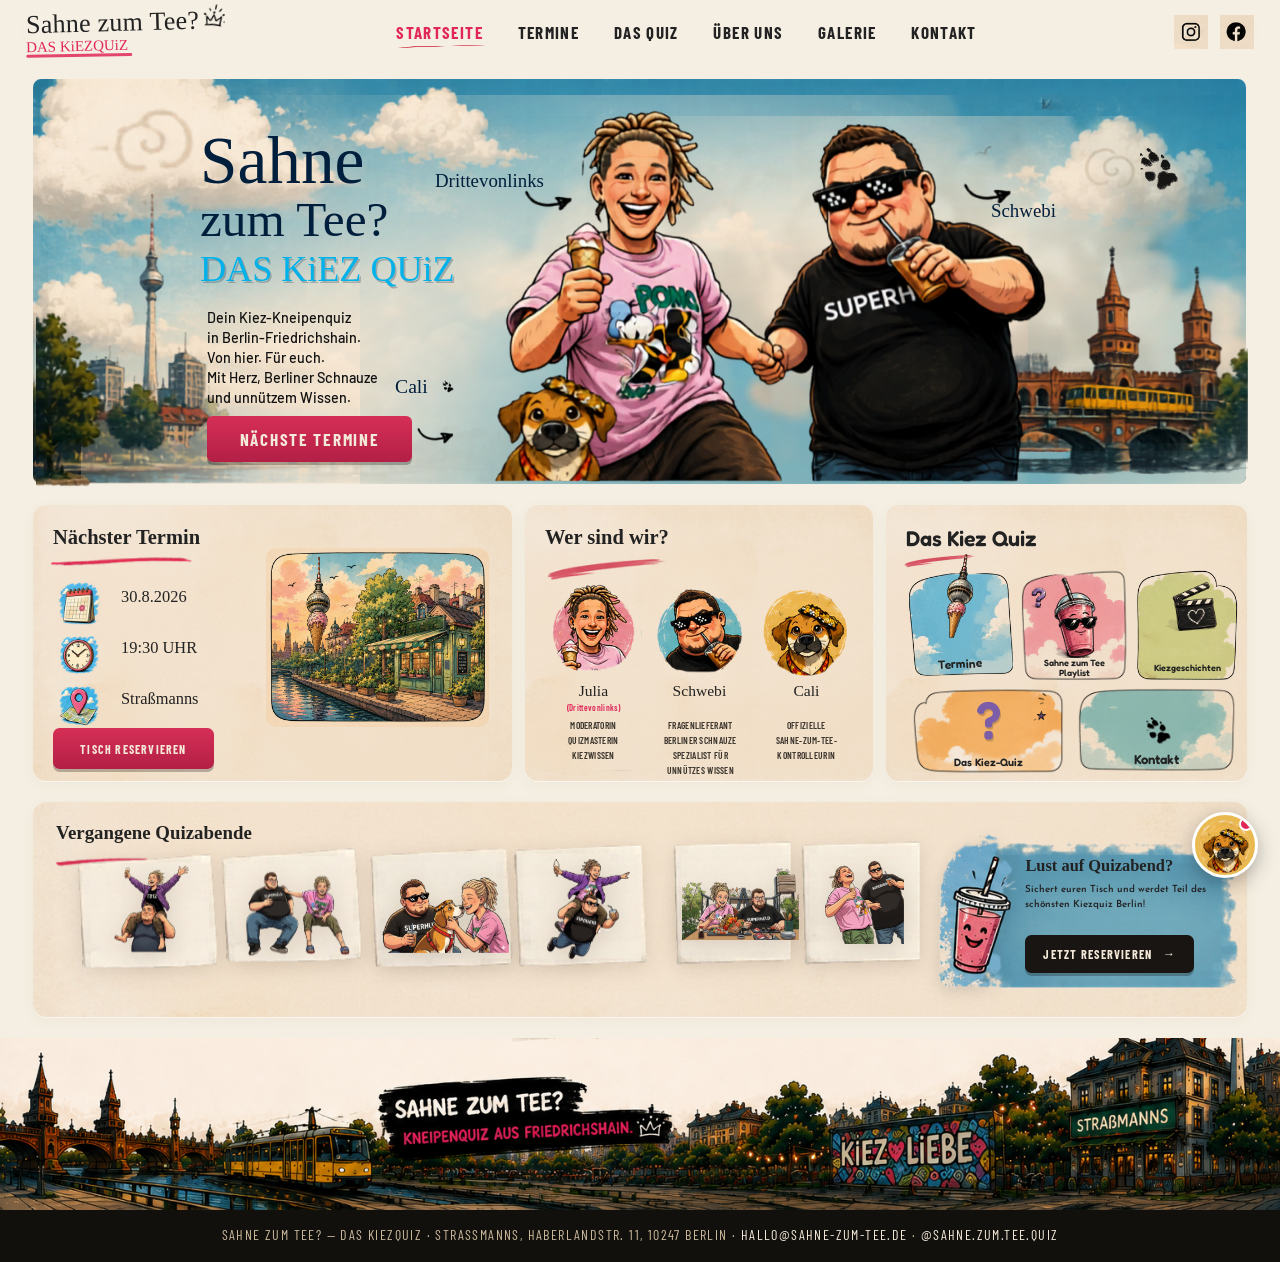
==== commit dc7b6ff1: "fix(runde5): Hero-Pfeile/Pfoten, Kiez-Quiz-Kacheln, das-quiz Icons+farbige Karten, Schwebi entquetsc" ====
--- a/index.html
+++ b/index.html
@@ -115,10 +115,11 @@
 .hero-cali     { --x: 576;  --y: 374; width: calc(173 * var(--su)); }
 .hero-pfote    { --x: 1339; --y: 44;  width: calc(122 * var(--su)); opacity: .9; }
 .hero-wolke    { --x: 98;   --y: 22;  width: calc(126 * var(--su)); opacity: .8; }
-.hero-cali-label { --x: 502; --y: 352; font-family: var(--ff-marker); color: var(--navy);
-                   font-size: calc(24 * var(--su)); white-space: nowrap; display: inline-flex; align-items: center; gap: calc(7 * var(--su)); }
-.hero-cali-label img { width: calc(23 * var(--su)); height: auto; }
-.pfeil-cali { --x: 590; --y: 392; width: calc(54 * var(--su)); transform: rotate(42deg); }
+.hero-cali-label { --x: 470; --y: 372; font-family: var(--ff-marker); color: var(--navy);
+                   font-size: calc(24 * var(--su)); white-space: nowrap; display: inline-flex; align-items: center; gap: calc(8 * var(--su)); }
+.hero-cali-label img { width: calc(34 * var(--su)); height: auto; }
+/* Pfeil links NEBEN dem Hund (Hund liegt bei x576/y374), zeigt nach rechts auf ihn */
+.pfeil-cali { --x: 486; --y: 430; width: calc(60 * var(--su)); transform: rotate(8deg); }
 
 /* Logo-Block: sauber linksbündig auf einer Achse, mehr Luft */
 .hero-logo { --x: 232; --y: 80; transform: rotate(-4deg); transform-origin: left top; line-height: .98; }
@@ -181,7 +182,7 @@
 .tile .tile-label { position: absolute; left: 0; right: 0; text-align: center; font-family: var(--ff-round);
                     font-weight: 600; color: var(--ink); line-height: 1.05; }
 .t1 { --x: 1092; --y: 618; width: calc(130 * var(--su)); }
-.t1 .tile-icon { left: 32%; top: -9%; width: 36%; }
+.t1 .tile-icon { left: 37%; top: -16%; width: 26%; }
 .t1 .tile-label { bottom: 7%; font-size: calc(14.5 * var(--su)); transform: rotate(-3deg); }
 .t2 { --x: 1232; --y: 618; width: calc(130 * var(--su)); }
 .t2 .tile-icon { left: 30%; top: 5%; width: 42%; }
@@ -191,13 +192,13 @@
 .t3 .tile-icon { left: 26%; top: 12%; width: 52%; }
 .t3 .tile-label { bottom: 6%; font-size: calc(11 * var(--su)); }
 .t4 { --x: 1100; --y: 760; width: calc(186 * var(--su)); }
-.t4 .tile-q { position: absolute; left: 0; right: 0; top: 0; text-align: center; font-family: var(--ff-round);
-              font-weight: 600; font-size: calc(48 * var(--su)); color: var(--lila);
+.t4 .tile-q { position: absolute; left: 0; right: 0; top: 2%; text-align: center; font-family: var(--ff-round);
+              font-weight: 600; font-size: calc(64 * var(--su)); color: var(--lila);
               text-shadow: calc(2*var(--su)) calc(2*var(--su)) 0 rgba(0,0,0,.18); }
 .t4 .tile-label { bottom: 8%; font-size: calc(13 * var(--su)); }
 .t4 .tile-funkel { position: absolute; right: 11%; top: 7%; width: 12%; }
 .t5 { --x: 1302; --y: 760; width: calc(192 * var(--su)); }
-.t5 .tile-icon { left: 35%; top: 2%; width: 28%; }
+.t5 .tile-icon { left: 31%; top: 0%; width: 40%; }
 .t5 .tile-label { bottom: 8%; font-size: calc(16 * var(--su)); }
 
 /* Polaroid-Reihe (mit Luft nach unten verlegt) */
@@ -276,9 +277,11 @@
                  font-size: 15px; white-space: nowrap; text-shadow: 0 1px 4px rgba(255,255,255,.85); }
 .m-hero .ml-julia   { top: 11%; left: 2%;  transform: rotate(-7deg); }
 .m-hero .ml-schwebi { top: 9%;  right: 3%; transform: rotate(7deg); }
-.m-hero .m-arrow { position: absolute; z-index: 5; width: 40px; opacity: .92; }
-.m-hero .ma-julia   { top: 20%; left: 21%; transform: rotate(52deg); }
-.m-hero .ma-schwebi { top: 18%; right: 20%; transform: rotate(128deg); }
+.m-hero .m-arrow { position: absolute; z-index: 5; width: 30px; opacity: .9; }
+/* Pfeile sitzen im Himmel ÜBER den Köpfen (unter der Nav) und zeigen nach unten auf die Person */
+.m-hero .ma-julia   { top: 19%; left: 27%;  transform: rotate(78deg); }
+.m-hero .ma-schwebi { top: 17%; right: 27%; transform: rotate(102deg); }
+.m-hero .ma-cali    { top: 61%; left: 52%; width: 28px; transform: rotate(88deg); }
 .m-hero .m-cali-lbl { position: absolute; z-index: 5; top: 55%; left: 50%; transform: translateX(-50%);
                  font-family: var(--ff-marker); color: var(--navy); font-size: 16px; white-space: nowrap;
                  display: inline-flex; align-items: center; gap: 6px; text-shadow: 0 1px 5px rgba(255,255,255,.95); }
@@ -315,14 +318,19 @@
 .m-tile:active { transform: scale(.96); }
 .m-tile .tile-bg { position: absolute; inset: 0; width: 100%; height: 100%; object-fit: contain; }
 .m-tile.sq { aspect-ratio: 1 / 0.92; }
-.m-tile.sq .tile-icon { position: absolute; left: 50%; top: 41%; transform: translate(-50%,-50%); height: 46%; width: auto; max-width: 60%; object-fit: contain; }
-.m-tile.sq .tile-label { position: absolute; left: 6px; right: 6px; bottom: 11%; text-align: center;
+.m-tile.sq .tile-icon { position: absolute; left: 50%; top: 39%; transform: translate(-50%,-50%); height: 44%; width: auto; max-width: 58%; object-fit: contain; }
+/* Termine: schmaler Eis-Fernsehturm kleiner & höher, damit „Termine“ frei bleibt */
+.m-tile.sq-turm .tile-icon { top: 34%; height: 38%; }
+/* Kontakt: Pfote deutlich größer */
+.m-tile.sq-paw .tile-icon { top: 38%; height: 54%; max-width: 74%; }
+.m-tile.sq .tile-label { position: absolute; left: 6px; right: 6px; bottom: 10%; text-align: center;
                          font-family: var(--ff-round); font-weight: 600; font-size: 13.5px; line-height: 1.05; color: var(--ink); }
-.m-tile.wide { grid-column: 1 / -1; aspect-ratio: 3 / 1; }
+.m-tile.wide { grid-column: 1 / -1; aspect-ratio: 3 / 1; overflow: hidden; }
+.m-tile.wide .tile-bg { object-fit: cover; }
 .m-tile.wide .tile-icon { position: absolute; left: 25%; top: 50%; transform: translate(-50%,-50%); height: 72%; width: auto; }
-.m-tile.wide .tile-q { position: absolute; left: 25%; top: 50%; transform: translate(-50%,-50%); font-family: var(--ff-round);
-                       font-weight: 600; font-size: 52px; color: var(--lila); text-shadow: 2px 2px 0 rgba(0,0,0,.15); }
-.m-tile.wide .tile-label { position: absolute; left: 42%; right: 7%; top: 50%; transform: translateY(-50%); text-align: left;
+.m-tile.wide .tile-q { position: absolute; left: 24%; top: 50%; transform: translate(-50%,-50%); font-family: var(--ff-round);
+                       font-weight: 600; font-size: 58px; color: var(--lila); text-shadow: 2px 2px 0 rgba(0,0,0,.15); }
+.m-tile.wide .tile-label { position: absolute; left: 40%; right: 6%; top: 50%; transform: translateY(-50%); text-align: left;
                            font-family: var(--ff-round); font-weight: 600; font-size: 20px; color: var(--ink); line-height: 1.1; }
 
 /* Vergangene Quizabende: Fotos füllen die Kästchen komplett, zentriert */
@@ -523,6 +531,7 @@
       <span class="m-lbl ml-schwebi">Schwebi</span>
       <img class="m-arrow ma-schwebi" src="assets/img/deco/pfeil.png" alt="">
       <span class="m-cali-lbl">Cali<img src="assets/img/deco/pfote-gross.png" alt=""></span>
+      <img class="m-arrow ma-cali" src="assets/img/deco/pfeil.png" alt="">
     </div>
 
     <div class="m-kopf rv">
@@ -576,7 +585,7 @@
           <span class="tile-q">?</span>
           <span class="tile-label">Das Kiez-Quiz</span>
         </a>
-        <a class="m-tile sq" href="termine.html">
+        <a class="m-tile sq sq-turm" href="termine.html">
           <img class="tile-bg" src="assets/img/tiles/wolke-pink.png" alt="">
           <img class="tile-icon" src="assets/img/illu/turm-eis.png" alt="">
           <span class="tile-label">Termine</span>
@@ -591,7 +600,7 @@
           <img class="tile-icon" src="assets/img/illu/klappe.png" alt="">
           <span class="tile-label">Kiezgeschichten</span>
         </a>
-        <a class="m-tile sq" href="kontakt.html">
+        <a class="m-tile sq sq-paw" href="kontakt.html">
           <img class="tile-bg" src="assets/img/tiles/wolke-blau.png" alt="">
           <img class="tile-icon" src="assets/img/deco/pfote-gross.png" alt="">
           <span class="tile-label">Kontakt</span>
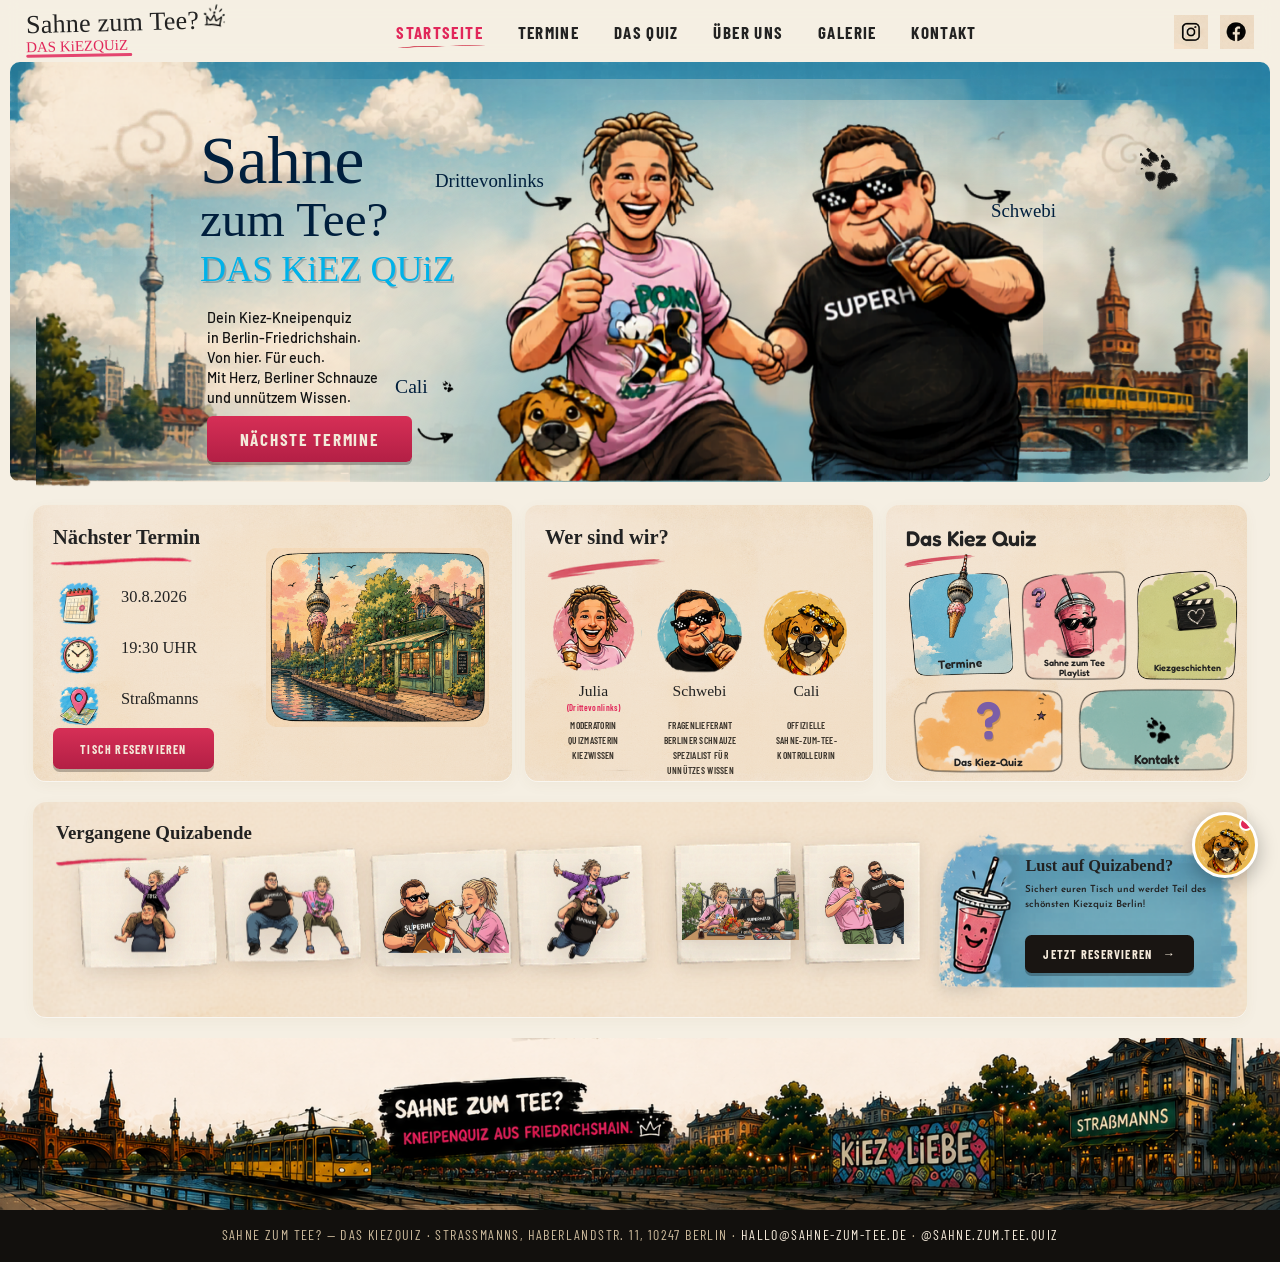
==== commit 8988a28b: "fix(runde6): Hero full-bleed (keine weißen Striche), das-quiz zentriert, Kontakt-Karte bündig, mobil" ====
--- a/index.html
+++ b/index.html
@@ -104,7 +104,7 @@
 .p4 { left: calc(28 * var(--su));   top: calc(902 * var(--su)); width: calc(1480 * var(--su)); height: calc(262 * var(--su)); }
 
 /* Hero */
-.hero-sky      { --x: 28;   --y: 21;  width: calc(1479 * var(--su)); border-radius: calc(10 * var(--su)); }
+.hero-sky      { --x: 0;    --y: 0;   width: calc(1536 * var(--su)); border-radius: calc(12 * var(--su)); overflow: hidden; }
 .sky-cloud-1 { left: 4%;  top: 4%;  width: 20%; --wx: calc(52 * var(--su)); --wy: calc(-5 * var(--su)); --wd: 44s; }
 .sky-cloud-2 { left: 27%; top: 9%;  width: 18%; --wx: calc(-40 * var(--su)); --wy: calc(6 * var(--su)); --wd: 55s; animation-delay: -18s; }
 .sky-cloud-3 { left: 82%; top: 10%; width: 15%; --wx: calc(-58 * var(--su)); --wy: calc(-4 * var(--su)); --wd: 48s; animation-delay: -30s; }
@@ -317,7 +317,9 @@
 .m-tile { position: relative; border-radius: 14px; transition: transform .3s cubic-bezier(.34,1.56,.64,1); }
 .m-tile:active { transform: scale(.96); }
 .m-tile .tile-bg { position: absolute; inset: 0; width: 100%; height: 100%; object-fit: contain; }
-.m-tile.sq { aspect-ratio: 1 / 0.92; }
+.m-tile.sq { aspect-ratio: 1 / 0.92; overflow: hidden; }
+/* Wolken-Panel füllt die Kachel komplett (kein Rand/Luft, kein abgeschnitten wirkender Block) */
+.m-tile.sq .tile-bg { object-fit: cover; }
 .m-tile.sq .tile-icon { position: absolute; left: 50%; top: 39%; transform: translate(-50%,-50%); height: 44%; width: auto; max-width: 58%; object-fit: contain; }
 /* Termine: schmaler Eis-Fernsehturm kleiner & höher, damit „Termine“ frei bleibt */
 .m-tile.sq-turm .tile-icon { top: 34%; height: 38%; }
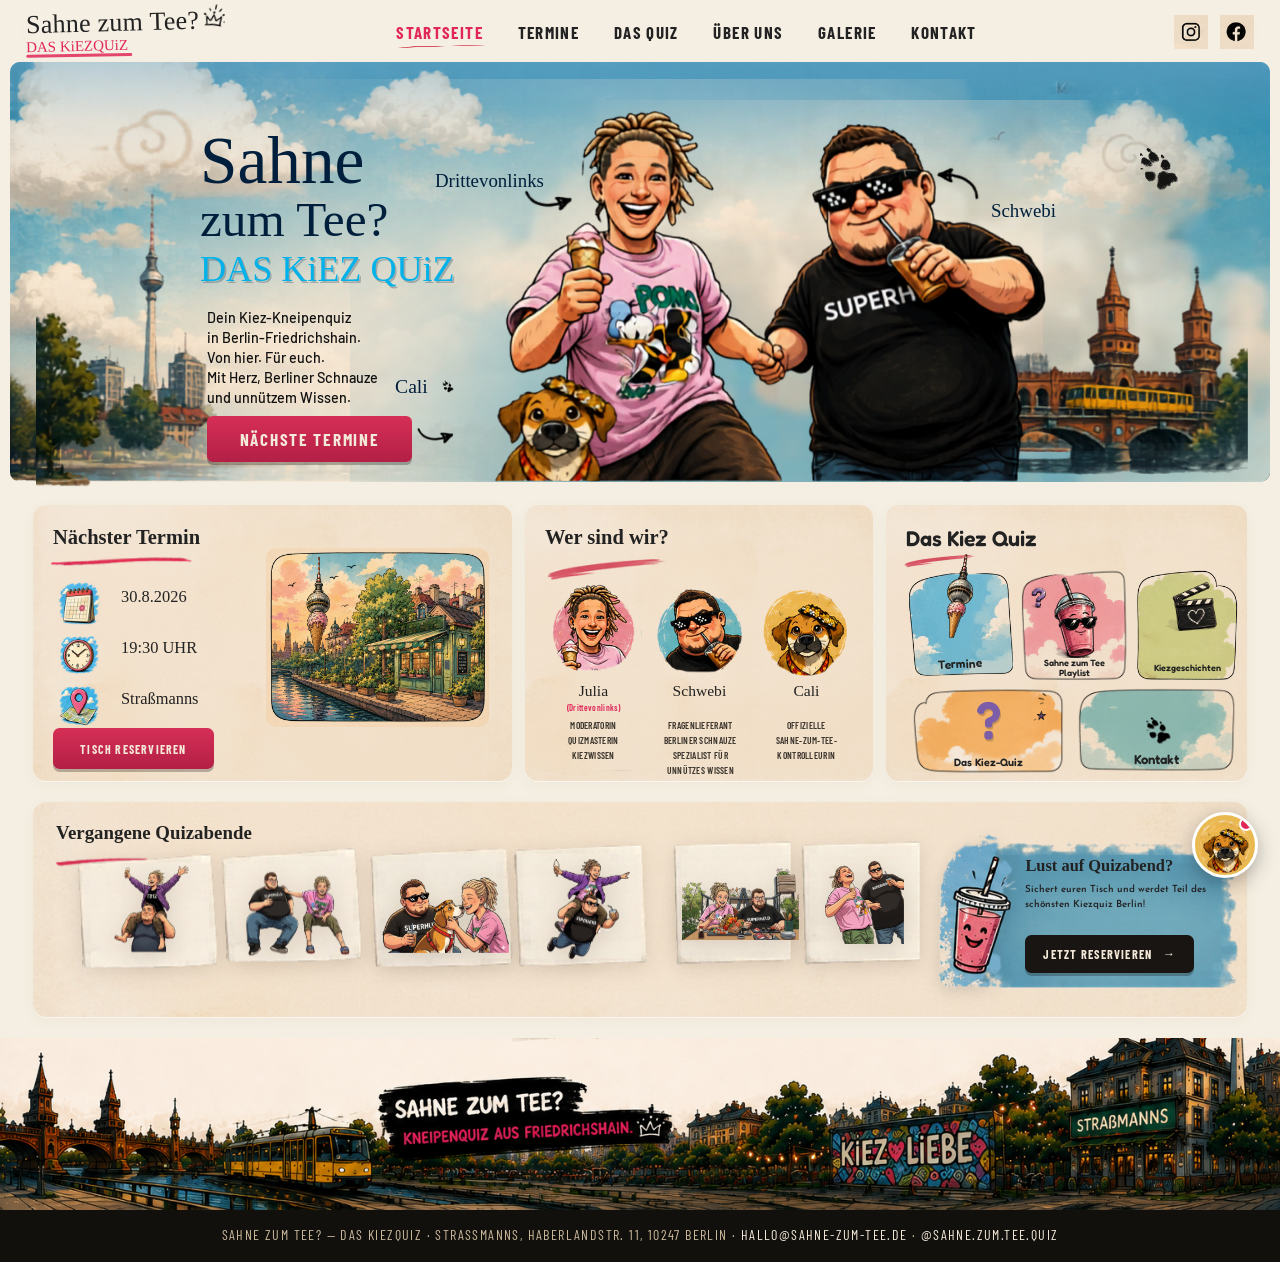
==== commit b80d21c8: "fix(runde7): mobile Kiez-Quiz voll sichtbar, Hero-Strich getönt + Schwebi-Pfeil, das-quiz/ueber-uns " ====
--- a/index.html
+++ b/index.html
@@ -105,6 +105,9 @@
 
 /* Hero */
 .hero-sky      { --x: 0;    --y: 0;   width: calc(1536 * var(--su)); border-radius: calc(12 * var(--su)); overflow: hidden; }
+/* dezenter Blau-Verlauf oben: tönt das helle Wolkenband, damit kein „weißer Strich“ oben wirkt */
+.hero-sky::after { content: ''; position: absolute; inset: 0; z-index: 2; pointer-events: none;
+                   background: linear-gradient(to bottom, rgba(120,178,214,.5) 0%, rgba(120,178,214,.16) 14%, rgba(120,178,214,0) 30%); }
 .sky-cloud-1 { left: 4%;  top: 4%;  width: 20%; --wx: calc(52 * var(--su)); --wy: calc(-5 * var(--su)); --wd: 44s; }
 .sky-cloud-2 { left: 27%; top: 9%;  width: 18%; --wx: calc(-40 * var(--su)); --wy: calc(6 * var(--su)); --wd: 55s; animation-delay: -18s; }
 .sky-cloud-3 { left: 82%; top: 10%; width: 15%; --wx: calc(-58 * var(--su)); --wy: calc(-4 * var(--su)); --wd: 48s; animation-delay: -30s; }
@@ -136,7 +139,10 @@
 .lbl-julia   { --x: 518;  --y: 132; font-size: calc(23 * var(--su)); transform: rotate(-9deg); }
 .lbl-schwebi { --x: 1196; --y: 168; font-size: calc(23 * var(--su)); transform: rotate(9deg); }
 .pfeil-julia   { --x: 614;  --y: 137; width: calc(78 * var(--su)); }
-.pfeil-schwebi { --x: 1150; --y: 128; width: calc(78 * var(--su)); transform: rotate(164deg); }
+/* Rotation am IMG (nicht am .el), damit die Reveal-Animation (.rv.on{transform:none}) sie nicht überschreibt.
+   Zeigt nach links-unten AUF Schwebi. */
+.pfeil-schwebi { --x: 1120; --y: 120; width: calc(78 * var(--su)); }
+.pfeil-schwebi img { transform: rotate(202deg); }
 
 /* Karten-Inhalte */
 .card-titel { font-family: var(--ff-marker); font-size: calc(25 * var(--su)); color: var(--ink); white-space: nowrap; }
@@ -313,27 +319,26 @@
 .m-person li::before { content: '•'; color: var(--pink); margin-right: 7px; }
 
 /* Kiez-Quiz-Tiles: Quiz als Banner oben, darunter 2×2 — größer & lesbar, Icons mittig */
-.m-tiles { display: grid; grid-template-columns: 1fr 1fr; gap: 14px; margin-top: 18px; }
-.m-tile { position: relative; border-radius: 14px; transition: transform .3s cubic-bezier(.34,1.56,.64,1); }
+/* Kiez-Quiz-Kacheln: JEDE Wolke wird komplett gezeigt (natürliches Seitenverhältnis, nichts abgeschnitten).
+   Zwei breite Wolken (Das Kiez-Quiz, Kontakt) = volle Breite; drei quadratische in einer 3er-Reihe. */
+.m-tiles { display: grid; grid-template-columns: 1fr 1fr 1fr; gap: 10px; margin-top: 18px; align-items: start; }
+.m-tile { position: relative; border-radius: 14px; overflow: hidden; transition: transform .3s cubic-bezier(.34,1.56,.64,1); }
 .m-tile:active { transform: scale(.96); }
-.m-tile .tile-bg { position: absolute; inset: 0; width: 100%; height: 100%; object-fit: contain; }
-.m-tile.sq { aspect-ratio: 1 / 0.92; overflow: hidden; }
-/* Wolken-Panel füllt die Kachel komplett (kein Rand/Luft, kein abgeschnitten wirkender Block) */
-.m-tile.sq .tile-bg { object-fit: cover; }
-.m-tile.sq .tile-icon { position: absolute; left: 50%; top: 39%; transform: translate(-50%,-50%); height: 44%; width: auto; max-width: 58%; object-fit: contain; }
-/* Termine: schmaler Eis-Fernsehturm kleiner & höher, damit „Termine“ frei bleibt */
-.m-tile.sq-turm .tile-icon { top: 34%; height: 38%; }
-/* Kontakt: Pfote deutlich größer */
-.m-tile.sq-paw .tile-icon { top: 38%; height: 54%; max-width: 74%; }
-.m-tile.sq .tile-label { position: absolute; left: 6px; right: 6px; bottom: 10%; text-align: center;
-                         font-family: var(--ff-round); font-weight: 600; font-size: 13.5px; line-height: 1.05; color: var(--ink); }
-.m-tile.wide { grid-column: 1 / -1; aspect-ratio: 3 / 1; overflow: hidden; }
-.m-tile.wide .tile-bg { object-fit: cover; }
-.m-tile.wide .tile-icon { position: absolute; left: 25%; top: 50%; transform: translate(-50%,-50%); height: 72%; width: auto; }
-.m-tile.wide .tile-q { position: absolute; left: 24%; top: 50%; transform: translate(-50%,-50%); font-family: var(--ff-round);
-                       font-weight: 600; font-size: 58px; color: var(--lila); text-shadow: 2px 2px 0 rgba(0,0,0,.15); }
-.m-tile.wide .tile-label { position: absolute; left: 40%; right: 6%; top: 50%; transform: translateY(-50%); text-align: left;
-                           font-family: var(--ff-round); font-weight: 600; font-size: 20px; color: var(--ink); line-height: 1.1; }
+.m-tile .tile-bg { display: block; width: 100%; height: auto; }   /* Wolke voll sichtbar, Kachel = Wolkenform */
+/* Drei quadratische Kacheln (Termine, Playlist, Kiezgeschichten) */
+.m-tile.sq { grid-column: span 1; }
+.m-tile.sq .tile-icon { position: absolute; left: 50%; top: 41%; transform: translate(-50%,-50%); height: 38%; width: auto; max-width: 54%; object-fit: contain; }
+.m-tile.sq-turm .tile-icon { top: 36%; height: 36%; }
+.m-tile.sq .tile-label { position: absolute; left: 3px; right: 3px; bottom: 9%; text-align: center;
+                         font-family: var(--ff-round); font-weight: 600; font-size: 11.5px; line-height: 1.05; color: var(--ink); }
+/* Zwei breite Banner: Das Kiez-Quiz (oben), Kontakt (unten) — volle Breite */
+.m-tile.wide { grid-column: 1 / -1; }
+.m-tile.wide .tile-icon { position: absolute; left: 21%; top: 50%; transform: translate(-50%,-50%); height: 60%; width: auto; }
+.m-tile.sq-paw.wide .tile-icon { height: 52%; }
+.m-tile.wide .tile-q { position: absolute; left: 20%; top: 47%; transform: translate(-50%,-50%); font-family: var(--ff-round);
+                       font-weight: 600; font-size: 54px; color: var(--lila); text-shadow: 2px 2px 0 rgba(0,0,0,.15); }
+.m-tile.wide .tile-label { position: absolute; left: 38%; right: 6%; top: 50%; transform: translateY(-50%); text-align: left;
+                           font-family: var(--ff-round); font-weight: 600; font-size: 22px; color: var(--ink); line-height: 1.1; }
 
 /* Vergangene Quizabende: Fotos füllen die Kästchen komplett, zentriert */
 .m-pols { display: grid; grid-template-columns: 1fr 1fr; gap: 12px; margin-top: 18px; }
@@ -602,7 +607,7 @@
           <img class="tile-icon" src="assets/img/illu/klappe.png" alt="">
           <span class="tile-label">Kiezgeschichten</span>
         </a>
-        <a class="m-tile sq sq-paw" href="kontakt.html">
+        <a class="m-tile wide sq-paw" href="kontakt.html">
           <img class="tile-bg" src="assets/img/tiles/wolke-blau.png" alt="">
           <img class="tile-icon" src="assets/img/deco/pfote-gross.png" alt="">
           <span class="tile-label">Kontakt</span>
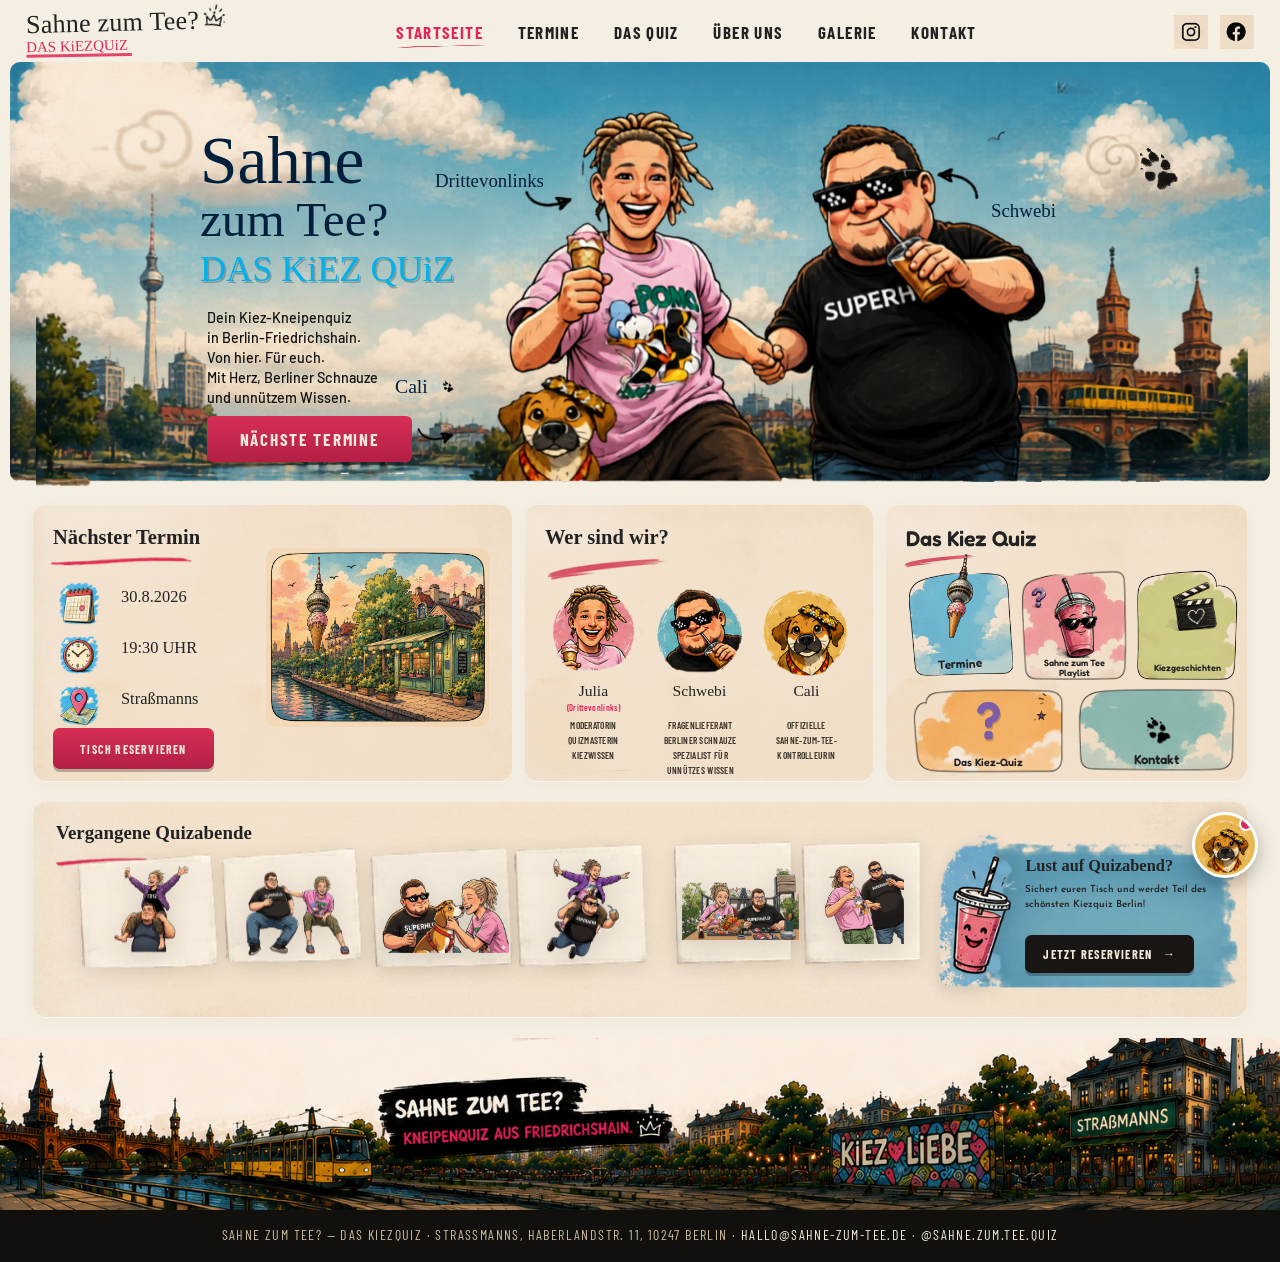
==== commit 6b5b82a0: "fix(runde8): Hero-Wolken-Bug (zwei weiße Striche) + das-quiz Aquarell-Pinselstrich-Hero - index Desk" ====
--- a/index.html
+++ b/index.html
@@ -105,12 +105,13 @@
 
 /* Hero */
 .hero-sky      { --x: 0;    --y: 0;   width: calc(1536 * var(--su)); border-radius: calc(12 * var(--su)); overflow: hidden; }
-/* dezenter Blau-Verlauf oben: tönt das helle Wolkenband, damit kein „weißer Strich“ oben wirkt */
-.hero-sky::after { content: ''; position: absolute; inset: 0; z-index: 2; pointer-events: none;
-                   background: linear-gradient(to bottom, rgba(120,178,214,.5) 0%, rgba(120,178,214,.16) 14%, rgba(120,178,214,0) 30%); }
-.sky-cloud-1 { left: 4%;  top: 4%;  width: 20%; --wx: calc(52 * var(--su)); --wy: calc(-5 * var(--su)); --wd: 44s; }
-.sky-cloud-2 { left: 27%; top: 9%;  width: 18%; --wx: calc(-40 * var(--su)); --wy: calc(6 * var(--su)); --wd: 55s; animation-delay: -18s; }
-.sky-cloud-3 { left: 82%; top: 10%; width: 15%; --wx: calc(-58 * var(--su)); --wy: calc(-4 * var(--su)); --wd: 48s; animation-delay: -30s; }
+.sky-cloud-1 { left: 4%;  top: 4%;  --wx: calc(52 * var(--su)); --wy: calc(-5 * var(--su)); --wd: 44s; }
+.sky-cloud-2 { left: 27%; top: 9%;  --wx: calc(-40 * var(--su)); --wy: calc(6 * var(--su)); --wd: 55s; animation-delay: -18s; }
+.sky-cloud-3 { left: 82%; top: 10%; --wx: calc(-58 * var(--su)); --wy: calc(-4 * var(--su)); --wd: 48s; animation-delay: -30s; }
+/* WICHTIG: muss .el>img{width:100%} schlagen — sonst werden die Wolken riesig (die „zwei weißen Striche“ oben) */
+.hero-sky img.sky-cloud-1 { width: 20%; height: auto; }
+.hero-sky img.sky-cloud-2 { width: 18%; height: auto; }
+.hero-sky img.sky-cloud-3 { width: 15%; height: auto; }
 .hero-turm     { --x: 32;   --y: 143; width: calc(231 * var(--su)); }
 .hero-bruecke  { --x: 1163; --y: 198; width: calc(346 * var(--su)); }
 .hero-julia    { --x: 595;  --y: 59;  width: calc(346 * var(--su)); }
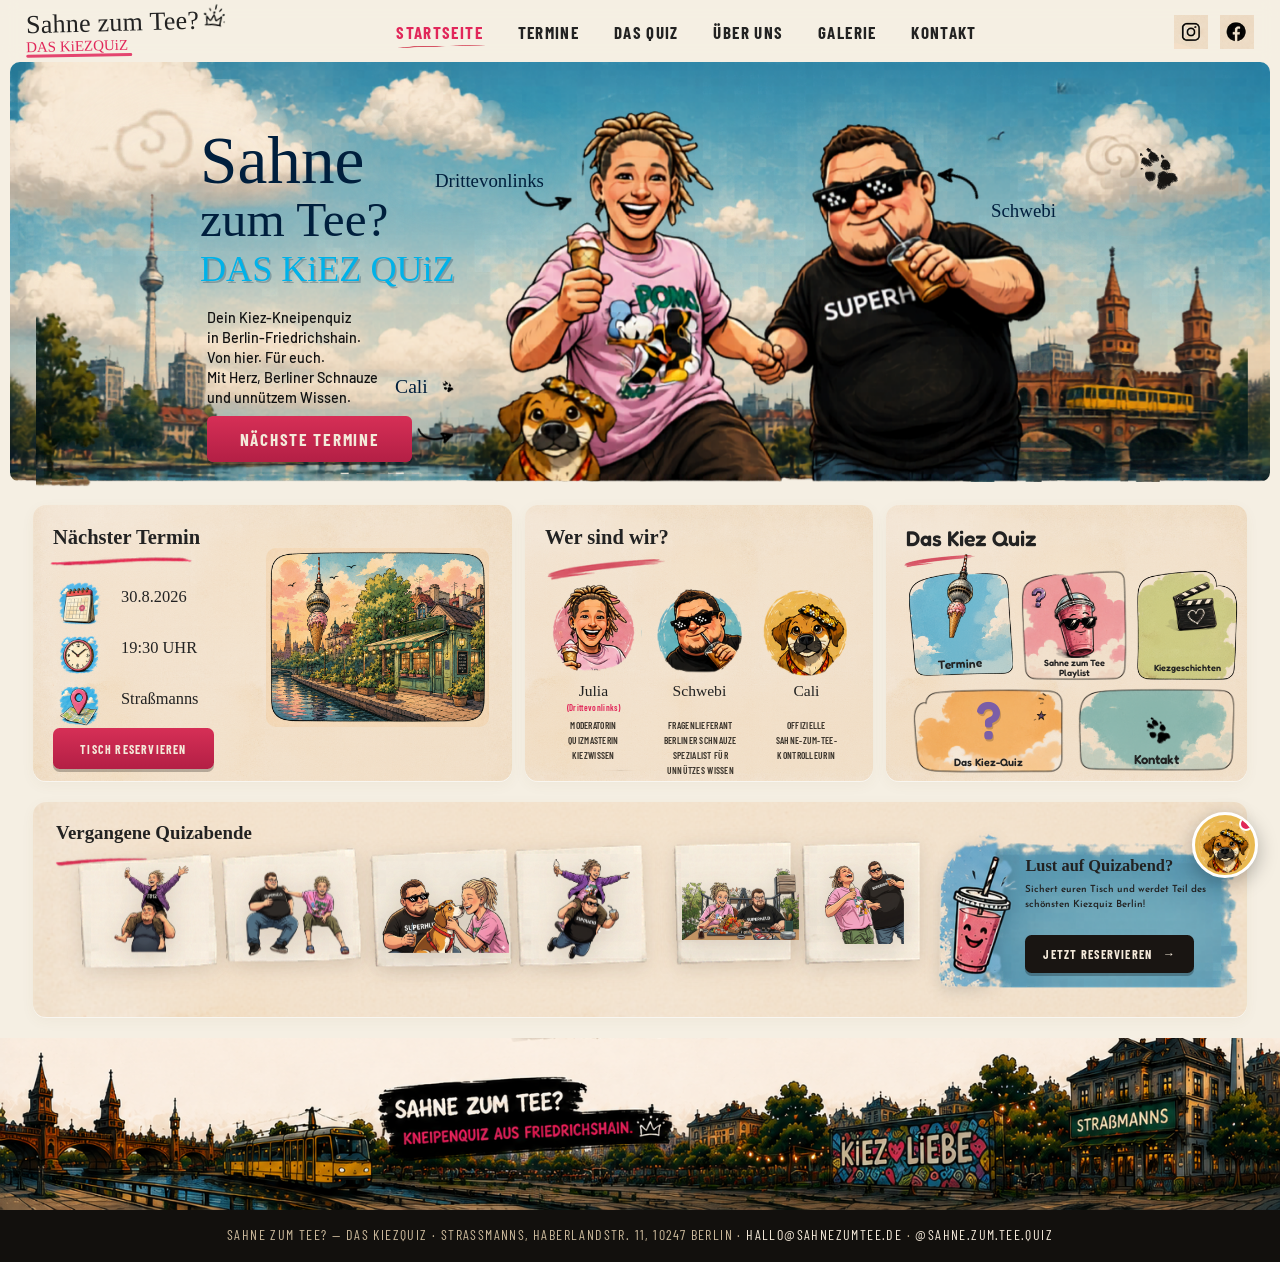
==== commit 9aa33337: "feat(launch): echte Domain www.sahnezumtee.de + funktionierende E-Mail - Alle 109 absoluten URLs von" ====
--- a/index.html
+++ b/index.html
@@ -6,7 +6,7 @@
 <title>Sahne zum Tee? – Kneipenquiz in Berlin-Friedrichshain</title>
 <meta name="description" content="Das Kiez-Kneipenquiz aus Friedrichshain – alle zwei Wochen samstags im Straßmanns. Mit Herz, Berliner Schnauze und unnützem Wissen. Jetzt Tisch sichern!">
 <!-- SEO -->
-<link rel="canonical" href="https://itisrob.github.io/sahne-zum-tee-website/">
+<link rel="canonical" href="https://www.sahnezumtee.de/">
 <meta name="robots" content="index, follow, max-image-preview:large">
 <meta name="author" content="Sahne zum Tee? – Das Kiez Quiz">
 <meta name="theme-color" content="#E1275A">
@@ -15,11 +15,11 @@
 <meta property="og:type" content="website">
 <meta property="og:site_name" content="Sahne zum Tee? – Das Kiez Quiz">
 <meta property="og:locale" content="de_DE">
-<meta property="og:url" content="https://itisrob.github.io/sahne-zum-tee-website/">
+<meta property="og:url" content="https://www.sahnezumtee.de/">
 <meta property="og:title" content="Sahne zum Tee? – Das Kiez Quiz aus Friedrichshain">
 <meta property="og:description" content="Dein Kneipenquiz in Berlin-Friedrichshain: alle zwei Wochen samstags im Straßmanns. Mit Herz, Berliner Schnauze und unnützem Wissen.">
-<meta property="og:image" content="https://itisrob.github.io/sahne-zum-tee-website/assets/img/og/og-cover.jpg">
-<meta property="og:image:secure_url" content="https://itisrob.github.io/sahne-zum-tee-website/assets/img/og/og-cover.jpg">
+<meta property="og:image" content="https://www.sahnezumtee.de/assets/img/og/og-cover.jpg">
+<meta property="og:image:secure_url" content="https://www.sahnezumtee.de/assets/img/og/og-cover.jpg">
 <meta property="og:image:type" content="image/jpeg">
 <meta property="og:image:width" content="1200">
 <meta property="og:image:height" content="630">
@@ -28,7 +28,7 @@
 <meta name="twitter:card" content="summary_large_image">
 <meta name="twitter:title" content="Sahne zum Tee? – Das Kiez Quiz aus Friedrichshain">
 <meta name="twitter:description" content="Dein Kneipenquiz in Berlin-Friedrichshain: alle zwei Wochen samstags im Straßmanns. Mit Herz, Berliner Schnauze und unnützem Wissen.">
-<meta name="twitter:image" content="https://itisrob.github.io/sahne-zum-tee-website/assets/img/og/og-cover.jpg">
+<meta name="twitter:image" content="https://www.sahnezumtee.de/assets/img/og/og-cover.jpg">
 <meta name="twitter:image:alt" content="Sahne zum Tee? – Das Kiez Quiz aus Friedrichshain">
 <!-- Strukturierte Daten -->
 <script type="application/ld+json">
@@ -37,24 +37,24 @@
   "@graph": [
     {
       "@type": "WebSite",
-      "@id": "https://itisrob.github.io/sahne-zum-tee-website/#website",
-      "url": "https://itisrob.github.io/sahne-zum-tee-website/",
+      "@id": "https://www.sahnezumtee.de/#website",
+      "url": "https://www.sahnezumtee.de/",
       "name": "Sahne zum Tee? – Das Kiez Quiz",
       "inLanguage": "de-DE",
       "publisher": {
-        "@id": "https://itisrob.github.io/sahne-zum-tee-website/#business"
+        "@id": "https://www.sahnezumtee.de/#business"
       }
     },
     {
       "@type": "EntertainmentBusiness",
-      "@id": "https://itisrob.github.io/sahne-zum-tee-website/#business",
+      "@id": "https://www.sahnezumtee.de/#business",
       "name": "Sahne zum Tee? – Das Kiez Quiz",
       "alternateName": "Sahne zum Tee?",
-      "url": "https://itisrob.github.io/sahne-zum-tee-website/",
-      "image": "https://itisrob.github.io/sahne-zum-tee-website/assets/img/og/og-cover.jpg",
-      "logo": "https://itisrob.github.io/sahne-zum-tee-website/assets/apple-touch-icon.png",
+      "url": "https://www.sahnezumtee.de/",
+      "image": "https://www.sahnezumtee.de/assets/img/og/og-cover.jpg",
+      "logo": "https://www.sahnezumtee.de/assets/apple-touch-icon.png",
       "description": "Kneipenquiz aus Berlin-Friedrichshain – alle zwei Wochen samstags im Straßmanns.",
-      "email": "hallo@sahne-zum-tee.de",
+      "email": "hallo@sahnezumtee.de",
       "address": {
         "@type": "PostalAddress",
         "streetAddress": "Haberlandstraße 11",
@@ -69,17 +69,17 @@
     },
     {
       "@type": "WebPage",
-      "@id": "https://itisrob.github.io/sahne-zum-tee-website/#webpage",
-      "url": "https://itisrob.github.io/sahne-zum-tee-website/",
+      "@id": "https://www.sahnezumtee.de/#webpage",
+      "url": "https://www.sahnezumtee.de/",
       "name": "Sahne zum Tee? – Kneipenquiz in Berlin-Friedrichshain",
       "description": "Das Kiez-Kneipenquiz aus Friedrichshain – alle zwei Wochen samstags im Straßmanns. Mit Herz, Berliner Schnauze und unnützem Wissen. Jetzt Tisch sichern!",
       "isPartOf": {
-        "@id": "https://itisrob.github.io/sahne-zum-tee-website/#website"
+        "@id": "https://www.sahnezumtee.de/#website"
       },
       "about": {
-        "@id": "https://itisrob.github.io/sahne-zum-tee-website/#business"
+        "@id": "https://www.sahnezumtee.de/#business"
       },
-      "primaryImageOfPage": "https://itisrob.github.io/sahne-zum-tee-website/assets/img/og/og-cover.jpg",
+      "primaryImageOfPage": "https://www.sahnezumtee.de/assets/img/og/og-cover.jpg",
       "inLanguage": "de-DE"
     }
   ]
@@ -645,7 +645,7 @@
   <img src="assets/img/kontakt/footer-band.png" alt="Abendliche Friedrichshain-Skyline: Sahne zum Tee? Kneipenquiz aus Friedrichshain.">
   <div class="footer-meta">
     Sahne zum Tee? — Das Kiezquiz · Straßmanns, Haberlandstr. 11, 10247 Berlin ·
-    <a href="mailto:hallo@sahne-zum-tee.de">hallo@sahne-zum-tee.de</a> ·
+    <a href="mailto:hallo@sahnezumtee.de">hallo@sahnezumtee.de</a> ·
     <a href="https://www.instagram.com/sahne.zum.tee.quiz" target="_blank" rel="noopener">@sahne.zum.tee.quiz</a>
   </div>
 </footer>
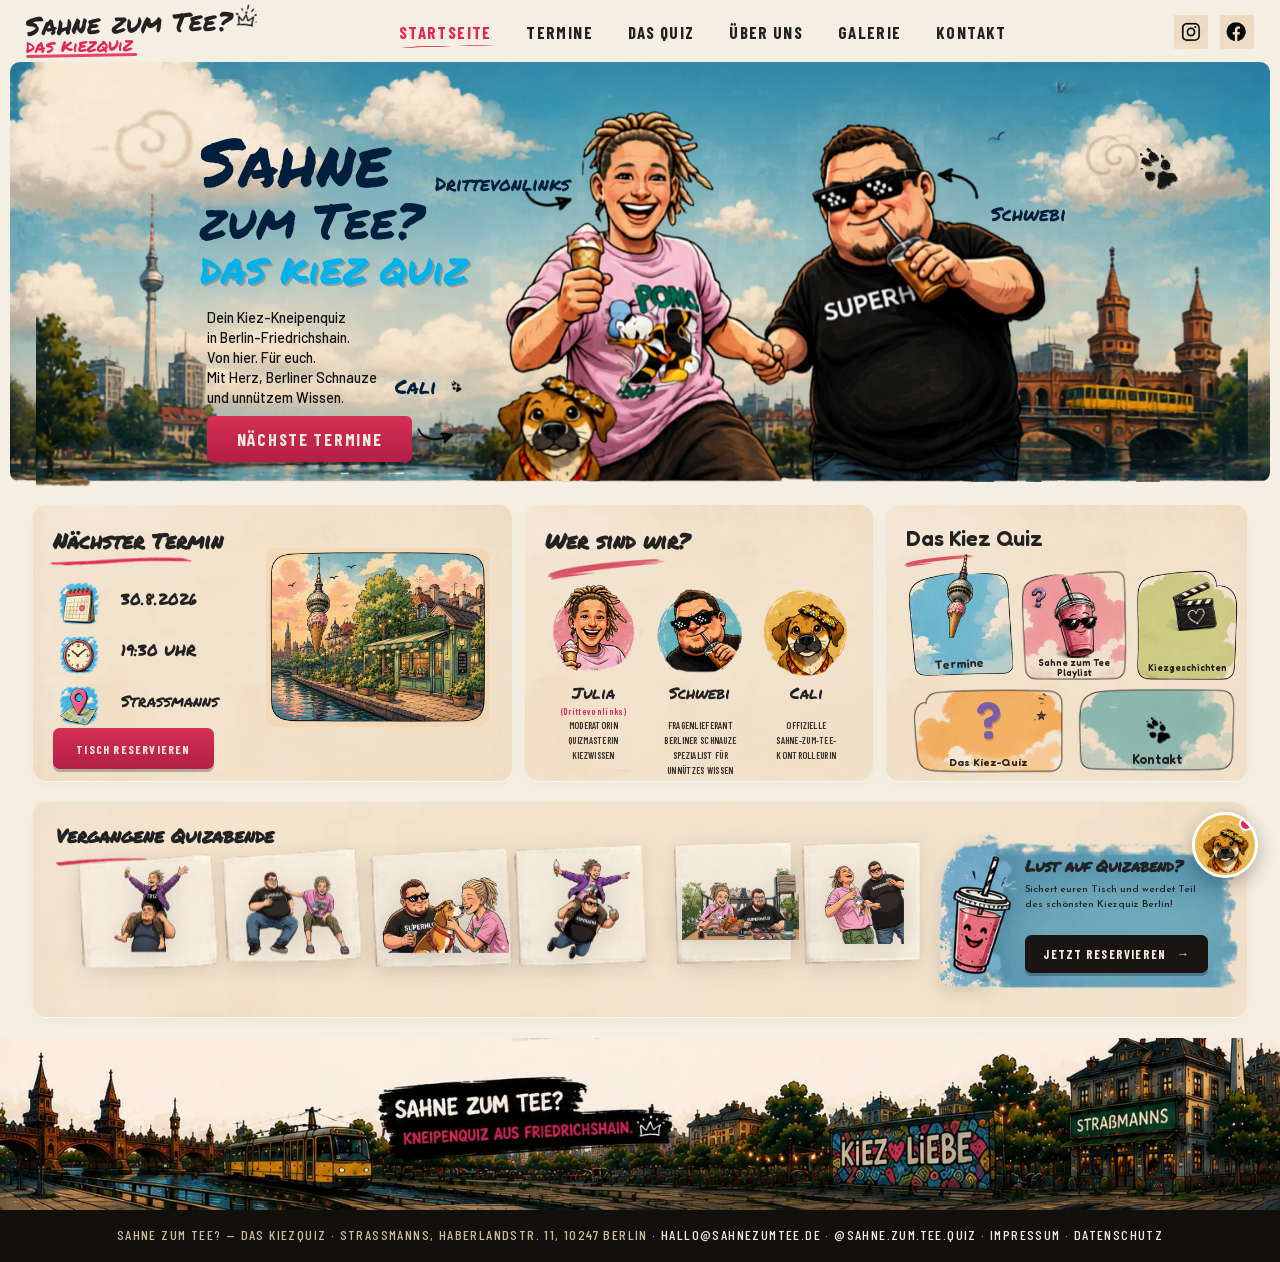
==== commit 55d890f3: "feat: Impressum + Datenschutz, Fonts selbst gehostet (DSGVO), Bilder auf WebP (5,9 MB -> 0,9 MB) - i" ====
--- a/index.html
+++ b/index.html
@@ -87,9 +87,7 @@
 </script>
 <!-- /SEO -->
 <link rel="icon" type="image/png" href="assets/favicon.png">
-<link rel="preconnect" href="https://fonts.googleapis.com">
-<link rel="preconnect" href="https://fonts.gstatic.com" crossorigin>
-<link href="https://fonts.googleapis.com/css2?family=Barlow:wght@400;500;700&family=Barlow+Condensed:wght@500;600;700&family=Josefin+Sans:ital,wght@0,300;0,400;0,600;0,700;1,400&family=Permanent+Marker&family=Caveat+Brush&family=Fredoka:wght@500;600&display=swap" rel="stylesheet">
+<link rel="stylesheet" href="css/fonts.css">
 <link rel="stylesheet" href="css/style.css">
 <style>
 /* ---------- Startseite: Stage-Layout (Design-Canvas 1536, mit Luft: Höhe 1190) ---------- */
@@ -300,7 +298,7 @@
 .m-kopf { padding-top: 6px; }
 
 /* Karten */
-.m-card { background: url('assets/img/paper/beige-800.png') center / cover; border-radius: 16px; padding: 24px 20px 26px; }
+.m-card { background: url('assets/img/paper/beige-800.webp') center / cover; border-radius: 16px; padding: 24px 20px 26px; }
 .m-fact { display: flex; align-items: center; gap: 16px; font-family: var(--ff-marker); font-size: 20px; margin: 18px 0; }
 .m-fact img { width: 48px; flex-shrink: 0; }
 .m-card .btn { margin-top: 6px; }
@@ -364,18 +362,18 @@
 <!-- ======================= NAVIGATION ======================= -->
 <header class="nav">
   <div class="nav-inner">
-    <a class="brand" href="index.html" aria-label="Sahne zum Tee? Das Kiezquiz — Startseite">
+    <a class="brand" href="/" aria-label="Sahne zum Tee? Das Kiezquiz — Startseite">
       <span class="brand-main">Sahne zum Tee?</span>
       <span class="brand-sub">DAS KiEZQUiZ</span>
       <img class="brand-krone" src="assets/img/deco/krone-schwarz.png" alt="">
     </a>
     <ul class="nav-links">
-      <li><a href="index.html" class="active">Startseite</a></li>
-      <li><a href="termine.html">Termine</a></li>
-      <li><a href="das-quiz.html">Das Quiz</a></li>
-      <li><a href="ueber-uns.html">Über uns</a></li>
-      <li><a href="galerie.html">Galerie</a></li>
-      <li><a href="kontakt.html">Kontakt</a></li>
+      <li><a href="/" class="active">Startseite</a></li>
+      <li><a href="/termine">Termine</a></li>
+      <li><a href="/das-quiz">Das Quiz</a></li>
+      <li><a href="/ueber-uns">Über uns</a></li>
+      <li><a href="/galerie">Galerie</a></li>
+      <li><a href="/kontakt">Kontakt</a></li>
     </ul>
     <button class="nav-burger" aria-label="Menü">Menü</button>
     <div class="nav-social">
@@ -402,7 +400,7 @@
 
     <!-- HERO -->
     <div class="el hero-sky sky-live" data-depth="0.04">
-      <img src="assets/img/hero/himmel-panorama.png" alt="Berliner Himmel über der Spree" fetchpriority="high">
+      <img src="assets/img/hero/himmel-panorama.webp" alt="Berliner Himmel über der Spree" fetchpriority="high">
       <img class="sky-cloud sky-cloud-1" src="assets/img/hero/wolke-1.png" alt="">
       <img class="sky-cloud sky-cloud-2" src="assets/img/hero/wolke-2.png" alt="">
       <img class="sky-cloud sky-cloud-3" src="assets/img/hero/wolke-3.png" alt="">
@@ -427,7 +425,7 @@
       Mit Herz, Berliner Schnauze<br>
       und unnützem Wissen.
     </div>
-    <a class="el btn btn-rot hero-btn rv" data-depth="0.07" style="--d:.3s" href="termine.html">Nächste Termine</a>
+    <a class="el btn btn-rot hero-btn rv" data-depth="0.07" style="--d:.3s" href="/termine">Nächste Termine</a>
 
     <div class="el hero-label lbl-julia rv" data-depth="0.2" style="--d:.5s">Drittevonlinks</div>
     <div class="el pfeil-julia rv" data-depth="0.2" style="--d:.55s"><img src="assets/img/deco/pfeil.png" alt=""></div>
@@ -445,17 +443,17 @@
     <div class="el k1-fact k1-t1 rv" style="--d:.15s">30.8.2026</div>
     <div class="el k1-fact k1-t2 rv" style="--d:.25s">19:30 UHR</div>
     <div class="el k1-fact k1-t3 rv" style="--d:.35s">Straßmanns</div>
-    <a class="el btn btn-rot k1-btn rv" style="--d:.45s" href="termine.html">Tisch reservieren</a>
-    <a class="el k1-cafe rv" style="--d:.3s" href="termine.html" aria-label="Zu den Terminen">
-      <img src="assets/img/illu/cafe.png" alt="Café am Kanal mit Fernsehturm-Eistüte">
+    <a class="el btn btn-rot k1-btn rv" style="--d:.45s" href="/termine">Tisch reservieren</a>
+    <a class="el k1-cafe rv" style="--d:.3s" href="/termine" aria-label="Zu den Terminen">
+      <img src="assets/img/illu/cafe.webp" alt="Café am Kanal mit Fernsehturm-Eistüte">
     </a>
 
     <!-- KARTE 2: Wer sind wir? -->
     <h2 class="el card-titel k2-titel rv" id="team">Wer sind wir?</h2>
     <div class="el k2-stroke rv"><img src="assets/img/strokes/rot-150.png" alt=""></div>
-    <a class="el avatar av-julia rv-pop" style="--d:.1s" href="ueber-uns.html" aria-label="Mehr über Julia"><img src="assets/img/team/avatar-julia.png" alt="Julia"></a>
-    <a class="el avatar av-schwebi rv-pop" style="--d:.22s" href="ueber-uns.html" aria-label="Mehr über Schwebi"><img src="assets/img/team/avatar-schwebi.png" alt="Schwebi"></a>
-    <a class="el avatar av-cali rv-pop" style="--d:.34s" href="ueber-uns.html" aria-label="Mehr über Cali"><img src="assets/img/team/avatar-cali.png" alt="Cali"></a>
+    <a class="el avatar av-julia rv-pop" style="--d:.1s" href="/ueber-uns" aria-label="Mehr über Julia"><img src="assets/img/team/avatar-julia.png" alt="Julia"></a>
+    <a class="el avatar av-schwebi rv-pop" style="--d:.22s" href="/ueber-uns" aria-label="Mehr über Schwebi"><img src="assets/img/team/avatar-schwebi.png" alt="Schwebi"></a>
+    <a class="el avatar av-cali rv-pop" style="--d:.34s" href="/ueber-uns" aria-label="Mehr über Cali"><img src="assets/img/team/avatar-cali.png" alt="Cali"></a>
     <div class="el av-name nm-julia rv" style="--d:.2s">Julia<span class="nm-sub">(Drittevonlinks)</span></div>
     <div class="el av-name nm-schwebi rv" style="--d:.32s">Schwebi</div>
     <div class="el av-name nm-cali rv" style="--d:.44s">Cali</div>
@@ -466,7 +464,7 @@
     <!-- KARTE 3: Das Kiez Quiz — Tiles -->
     <h2 class="el k3-titel rv">Das Kiez Quiz</h2>
     <div class="el k3-stroke rv"><img src="assets/img/strokes/rot-150.png" alt=""></div>
-    <a class="el tile t1 rv-pop" style="--d:.1s" href="termine.html">
+    <a class="el tile t1 rv-pop" style="--d:.1s" href="/termine">
       <img class="tile-bg" src="assets/img/tiles/wolke-pink.png" alt="">
       <img class="tile-icon" src="assets/img/illu/turm-eis.png" alt="">
       <span class="tile-label">Termine</span>
@@ -477,18 +475,18 @@
       <img class="tile-note" src="assets/img/deco/note-1.png" alt="">
       <span class="tile-label">Sahne zum Tee<br>Playlist</span>
     </a>
-    <a class="el tile t3 rv-pop" style="--d:.3s" href="galerie.html">
+    <a class="el tile t3 rv-pop" style="--d:.3s" href="/galerie">
       <img class="tile-bg" src="assets/img/tiles/wolke-gruen.png" alt="">
       <img class="tile-icon" src="assets/img/illu/klappe.png" alt="">
       <span class="tile-label">Kiezgeschichten</span>
     </a>
-    <a class="el tile t4 rv-pop" style="--d:.4s" href="das-quiz.html">
+    <a class="el tile t4 rv-pop" style="--d:.4s" href="/das-quiz">
       <img class="tile-bg" src="assets/img/tiles/wolke-orange.png" alt="">
       <span class="tile-q">?</span>
       <img class="tile-funkel" src="assets/img/deco/funkel-stern.png" alt="">
       <span class="tile-label">Das Kiez-Quiz</span>
     </a>
-    <a class="el tile t5 rv-pop" style="--d:.5s" href="kontakt.html">
+    <a class="el tile t5 rv-pop" style="--d:.5s" href="/kontakt">
       <img class="tile-bg" src="assets/img/tiles/wolke-blau.png" alt="">
       <img class="tile-icon" src="assets/img/deco/pfote-gross.png" alt="">
       <span class="tile-label">Kontakt</span>
@@ -505,9 +503,9 @@
     <div class="el pol-frame pf-6 rv" style="--d:.3s"><img src="assets/img/deco/polaroid-frame-3.png" alt=""></div>
     <div class="el polaroid ph-1 rv" style="--d:.1s; --wr:-2.5deg"><img src="assets/img/fotos/quizabend-1.png" alt="Quizabend-Moment"></div>
     <div class="el polaroid ph-2 rv" style="--d:.15s; --wr:2deg"><img src="assets/img/fotos/quizabend-2.png" alt="Schwebi und Julia"></div>
-    <div class="el polaroid ph-3 rv" style="--d:.2s; --wr:6deg"><img src="assets/img/fotos/quizabend-3.png" alt="Mit Cali"></div>
+    <div class="el polaroid ph-3 rv" style="--d:.2s; --wr:6deg"><img src="assets/img/fotos/quizabend-3.webp" alt="Mit Cali"></div>
     <div class="el polaroid ph-4 rv" style="--d:.25s; --wr:-2deg"><img src="assets/img/fotos/quizabend-4.png" alt="Huckepack-Jubel"></div>
-    <div class="el polaroid ph-5 rv" style="--d:.3s; --wr:2.5deg"><img src="assets/img/fotos/quizabend-5.png" alt="Pause auf der Bank"></div>
+    <div class="el polaroid ph-5 rv" style="--d:.3s; --wr:2.5deg"><img src="assets/img/fotos/quizabend-5.webp" alt="Pause auf der Bank"></div>
     <div class="el polaroid ph-6 rv" style="--d:.35s; --wr:5deg"><img src="assets/img/fotos/quizabend-6.png" alt="Gelacht wird immer"></div>
 
     <!-- CTA-BOX -->
@@ -518,7 +516,7 @@
         <h3>Lust auf Quizabend?</h3>
         <p>Sichert euren Tisch und werdet Teil des schönsten Kiezquiz Berlin!</p>
       </div>
-      <a class="btn btn-schwarz cta-btn" href="termine.html">Jetzt reservieren <span class="btn-pfeil">→</span></a>
+      <a class="btn btn-schwarz cta-btn" href="/termine">Jetzt reservieren <span class="btn-pfeil">→</span></a>
     </div>
   </div>
 
@@ -526,7 +524,7 @@
   <div class="home-mobile">
 
     <div class="m-hero rv">
-      <img class="m-sky" src="assets/img/hero/himmel-panorama.png" alt="Berliner Himmel über der Spree">
+      <img class="m-sky" src="assets/img/hero/himmel-panorama.webp" alt="Berliner Himmel über der Spree">
       <img class="sky-cloud m-c1" src="assets/img/hero/wolke-hd-1.png" alt="">
       <img class="sky-cloud m-c2" src="assets/img/hero/wolke-hd-3.png" alt="">
       <img class="sky-cloud m-c3" src="assets/img/hero/wolke-hd-2.png" alt="">
@@ -548,15 +546,15 @@
     </div>
     <p class="m-tagline rv">Dein Kiez-Kneipenquiz in Berlin-Friedrichshain.<br>
       Von hier. Für euch.<br>Mit Herz, Berliner Schnauze und unnützem Wissen.</p>
-    <div class="m-cta rv"><a class="btn btn-rot" href="termine.html">Nächste Termine</a></div>
+    <div class="m-cta rv"><a class="btn btn-rot" href="/termine">Nächste Termine</a></div>
 
     <section class="m-card rv">
       <h2>Nächster Termin<img class="h2-stroke" src="assets/img/strokes/rot-193.png" alt=""></h2>
       <div class="m-fact"><img src="assets/img/icons/kalender.png" alt="">30.8.2026</div>
       <div class="m-fact"><img src="assets/img/icons/uhr.png" alt="">19:30 Uhr</div>
       <div class="m-fact"><img src="assets/img/icons/pin.png" alt="">Straßmanns</div>
-      <a class="btn btn-rot" href="termine.html">Tisch reservieren</a>
-      <div class="m-cafe"><img src="assets/img/illu/cafe.png" alt="Café am Kanal mit Fernsehturm-Eistüte"></div>
+      <a class="btn btn-rot" href="/termine">Tisch reservieren</a>
+      <div class="m-cafe"><img src="assets/img/illu/cafe.webp" alt="Café am Kanal mit Fernsehturm-Eistüte"></div>
     </section>
 
     <section class="m-card rv" id="team-mobil">
@@ -588,12 +586,12 @@
     <section class="m-card rv">
       <h2>Das Kiez Quiz<img class="h2-stroke" src="assets/img/strokes/rot-150.png" alt=""></h2>
       <div class="m-tiles">
-        <a class="m-tile wide" href="das-quiz.html">
+        <a class="m-tile wide" href="/das-quiz">
           <img class="tile-bg" src="assets/img/tiles/wolke-orange.png" alt="">
           <span class="tile-q">?</span>
           <span class="tile-label">Das Kiez-Quiz</span>
         </a>
-        <a class="m-tile sq sq-turm" href="termine.html">
+        <a class="m-tile sq sq-turm" href="/termine">
           <img class="tile-bg" src="assets/img/tiles/wolke-pink.png" alt="">
           <img class="tile-icon" src="assets/img/illu/turm-eis.png" alt="">
           <span class="tile-label">Termine</span>
@@ -603,12 +601,12 @@
           <img class="tile-icon" src="assets/img/illu/drink-becher.png" alt="">
           <span class="tile-label">Playlist</span>
         </a>
-        <a class="m-tile sq" href="galerie.html">
+        <a class="m-tile sq" href="/galerie">
           <img class="tile-bg" src="assets/img/tiles/wolke-gruen.png" alt="">
           <img class="tile-icon" src="assets/img/illu/klappe.png" alt="">
           <span class="tile-label">Kiezgeschichten</span>
         </a>
-        <a class="m-tile wide sq-paw" href="kontakt.html">
+        <a class="m-tile wide sq-paw" href="/kontakt">
           <img class="tile-bg" src="assets/img/tiles/wolke-blau.png" alt="">
           <img class="tile-icon" src="assets/img/deco/pfote-gross.png" alt="">
           <span class="tile-label">Kontakt</span>
@@ -621,9 +619,9 @@
       <div class="m-pols">
         <div class="polaroid"><img src="assets/img/fotos/quizabend-1.png" alt="Quizabend-Moment"></div>
         <div class="polaroid"><img src="assets/img/fotos/quizabend-2.png" alt="Schwebi und Julia"></div>
-        <div class="polaroid"><img src="assets/img/fotos/quizabend-3.png" alt="Mit Cali"></div>
+        <div class="polaroid"><img src="assets/img/fotos/quizabend-3.webp" alt="Mit Cali"></div>
         <div class="polaroid"><img src="assets/img/fotos/quizabend-4.png" alt="Huckepack-Jubel"></div>
-        <div class="polaroid"><img src="assets/img/fotos/quizabend-5.png" alt="Pause auf der Bank"></div>
+        <div class="polaroid"><img src="assets/img/fotos/quizabend-5.webp" alt="Pause auf der Bank"></div>
         <div class="polaroid"><img src="assets/img/fotos/quizabend-6.png" alt="Gelacht wird immer"></div>
       </div>
     </section>
@@ -635,18 +633,19 @@
         <h3>Lust auf Quizabend?</h3>
         <p>Sichert euren Tisch und werdet Teil des schönsten Kiezquiz Berlin!</p>
       </div>
-      <a class="btn btn-schwarz" href="termine.html">Jetzt reservieren →</a>
+      <a class="btn btn-schwarz" href="/termine">Jetzt reservieren →</a>
     </div>
   </div>
 </main>
 
 <!-- ======================= FOOTER ======================= -->
 <footer class="site-footer">
-  <img src="assets/img/kontakt/footer-band.png" alt="Abendliche Friedrichshain-Skyline: Sahne zum Tee? Kneipenquiz aus Friedrichshain.">
+  <img src="assets/img/kontakt/footer-band.webp" alt="Abendliche Friedrichshain-Skyline: Sahne zum Tee? Kneipenquiz aus Friedrichshain.">
   <div class="footer-meta">
     Sahne zum Tee? — Das Kiezquiz · Straßmanns, Haberlandstr. 11, 10247 Berlin ·
     <a href="mailto:hallo@sahnezumtee.de">hallo@sahnezumtee.de</a> ·
-    <a href="https://www.instagram.com/sahne.zum.tee.quiz" target="_blank" rel="noopener">@sahne.zum.tee.quiz</a>
+    <a href="https://www.instagram.com/sahne.zum.tee.quiz" target="_blank" rel="noopener">@sahne.zum.tee.quiz</a> ·
+    <a href="/impressum">Impressum</a> · <a href="/datenschutz">Datenschutz</a>
   </div>
 </footer>
 
@@ -658,7 +657,7 @@
 <div class="kiez-chat-panel" role="dialog" aria-label="Cali-Chat">
   <h3>Wuff! Ich bin Cali 🐾</h3>
   <p>Bald beantworte ich hier eure Fragen rund ums Kiezquiz — Termine, Regeln, Reservierung. Bis dahin:</p>
-  <a class="btn btn-rot" href="termine.html">Tisch reservieren</a>
+  <a class="btn btn-rot" href="/termine">Tisch reservieren</a>
 </div>
 
 <script src="js/main.js"></script>
--- a/css/fonts.css
+++ b/css/fonts.css
@@ -0,0 +1,16 @@
+/* Selbst gehostete Schriften (DSGVO: kein Google-CDN). Quelle: Google Fonts, latin-Subset. */
+@font-face{font-family:'Barlow';font-style:normal;font-weight:400;font-display:swap;src:url('../assets/fonts/barlow-400.woff2') format('woff2');}
+@font-face{font-family:'Barlow';font-style:normal;font-weight:500;font-display:swap;src:url('../assets/fonts/barlow-500.woff2') format('woff2');}
+@font-face{font-family:'Barlow';font-style:normal;font-weight:700;font-display:swap;src:url('../assets/fonts/barlow-700.woff2') format('woff2');}
+@font-face{font-family:'Barlow Condensed';font-style:normal;font-weight:500;font-display:swap;src:url('../assets/fonts/barlow-condensed-500.woff2') format('woff2');}
+@font-face{font-family:'Barlow Condensed';font-style:normal;font-weight:600;font-display:swap;src:url('../assets/fonts/barlow-condensed-600.woff2') format('woff2');}
+@font-face{font-family:'Barlow Condensed';font-style:normal;font-weight:700;font-display:swap;src:url('../assets/fonts/barlow-condensed-700.woff2') format('woff2');}
+@font-face{font-family:'Caveat Brush';font-style:normal;font-weight:400;font-display:swap;src:url('../assets/fonts/caveat-brush-400.woff2') format('woff2');}
+@font-face{font-family:'Fredoka';font-style:normal;font-weight:500;font-display:swap;src:url('../assets/fonts/fredoka-500.woff2') format('woff2');}
+@font-face{font-family:'Fredoka';font-style:normal;font-weight:600;font-display:swap;src:url('../assets/fonts/fredoka-600.woff2') format('woff2');}
+@font-face{font-family:'Josefin Sans';font-style:italic;font-weight:400;font-display:swap;src:url('../assets/fonts/josefin-sans-400-italic.woff2') format('woff2');}
+@font-face{font-family:'Josefin Sans';font-style:normal;font-weight:300;font-display:swap;src:url('../assets/fonts/josefin-sans-300.woff2') format('woff2');}
+@font-face{font-family:'Josefin Sans';font-style:normal;font-weight:400;font-display:swap;src:url('../assets/fonts/josefin-sans-400.woff2') format('woff2');}
+@font-face{font-family:'Josefin Sans';font-style:normal;font-weight:600;font-display:swap;src:url('../assets/fonts/josefin-sans-600.woff2') format('woff2');}
+@font-face{font-family:'Josefin Sans';font-style:normal;font-weight:700;font-display:swap;src:url('../assets/fonts/josefin-sans-700.woff2') format('woff2');}
+@font-face{font-family:'Permanent Marker';font-style:normal;font-weight:400;font-display:swap;src:url('../assets/fonts/permanent-marker-400.woff2') format('woff2');}
--- a/css/style.css
+++ b/css/style.css
@@ -262,7 +262,7 @@
 /* Beige-Panel (Karten-Untergrund) */
 .panel {
   position: absolute;
-  background: url('../assets/img/paper/beige-800.png') center / cover;
+  background: url('../assets/img/paper/beige-800.webp') center / cover;
   border-radius: calc(16 * var(--su));
   box-shadow: 0 1px 0 rgba(255, 255, 255, .6), 0 4px 14px rgba(120, 90, 50, .05);
 }
